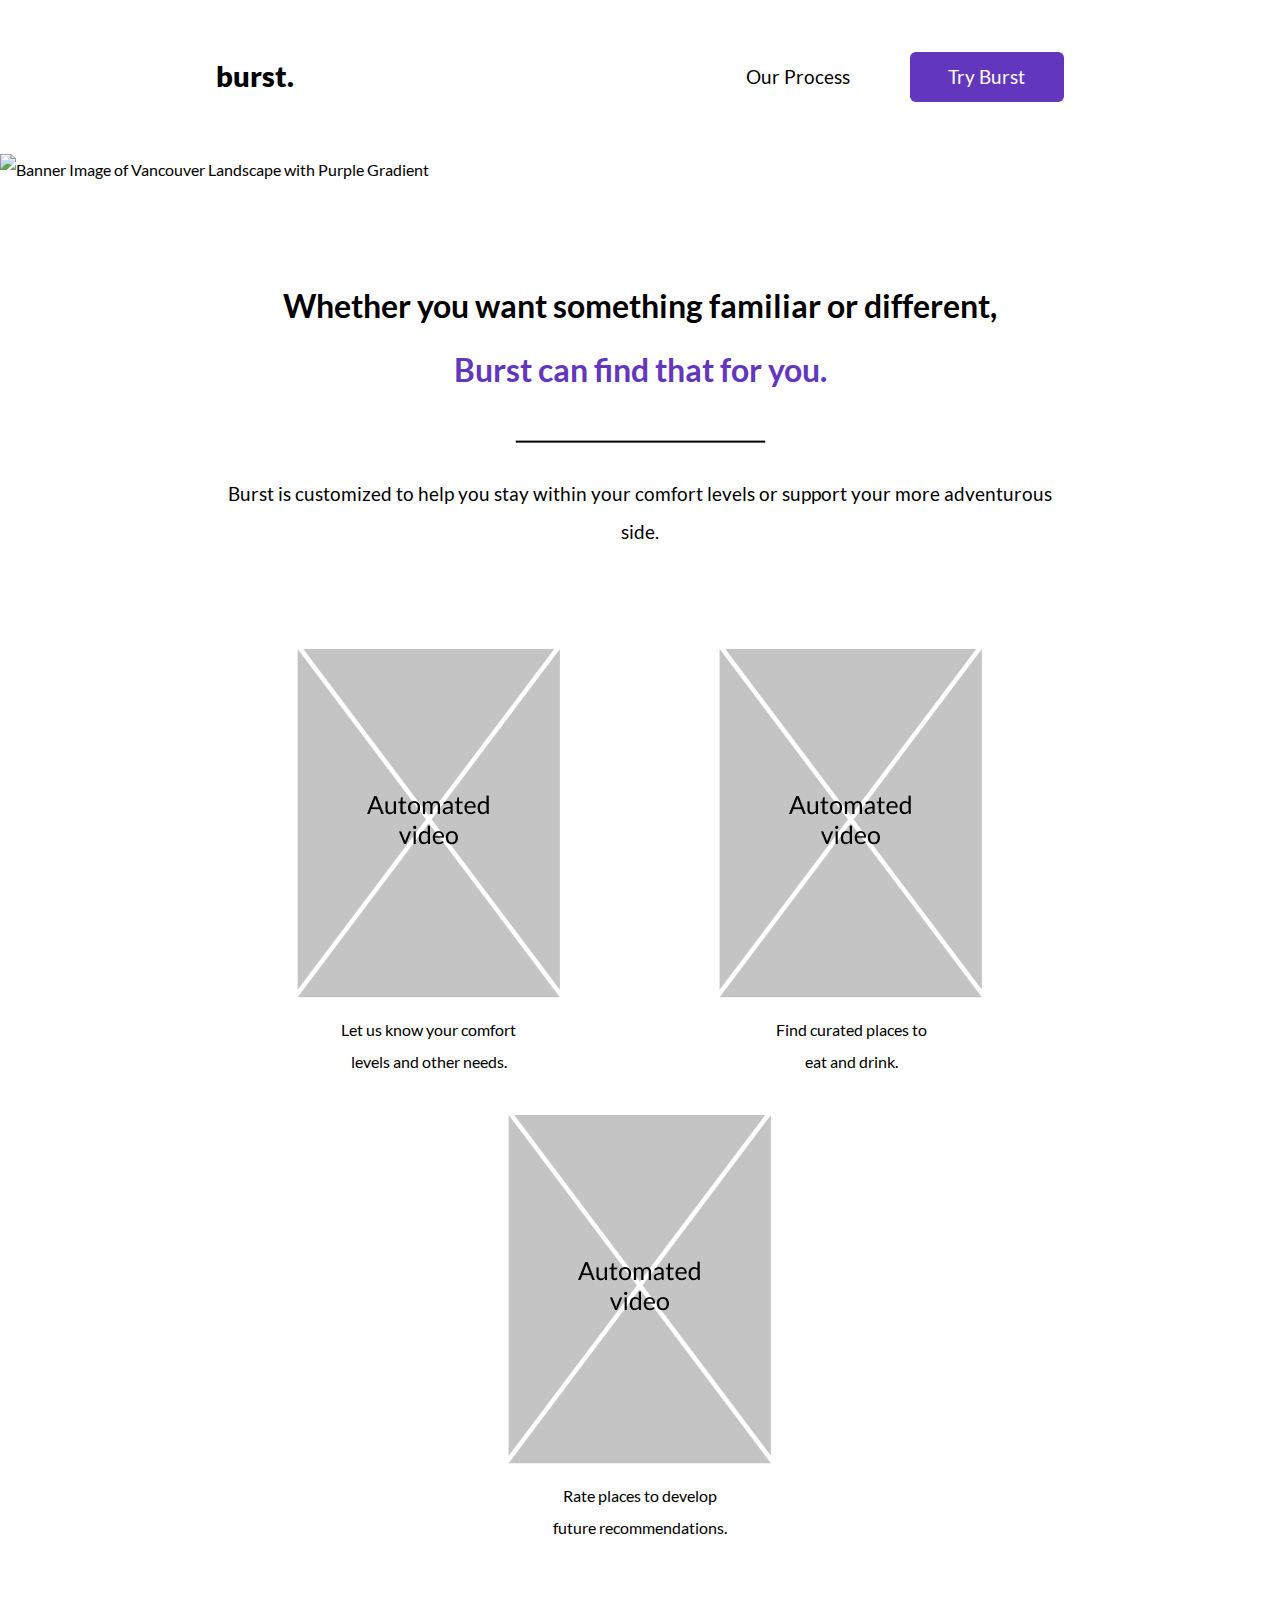
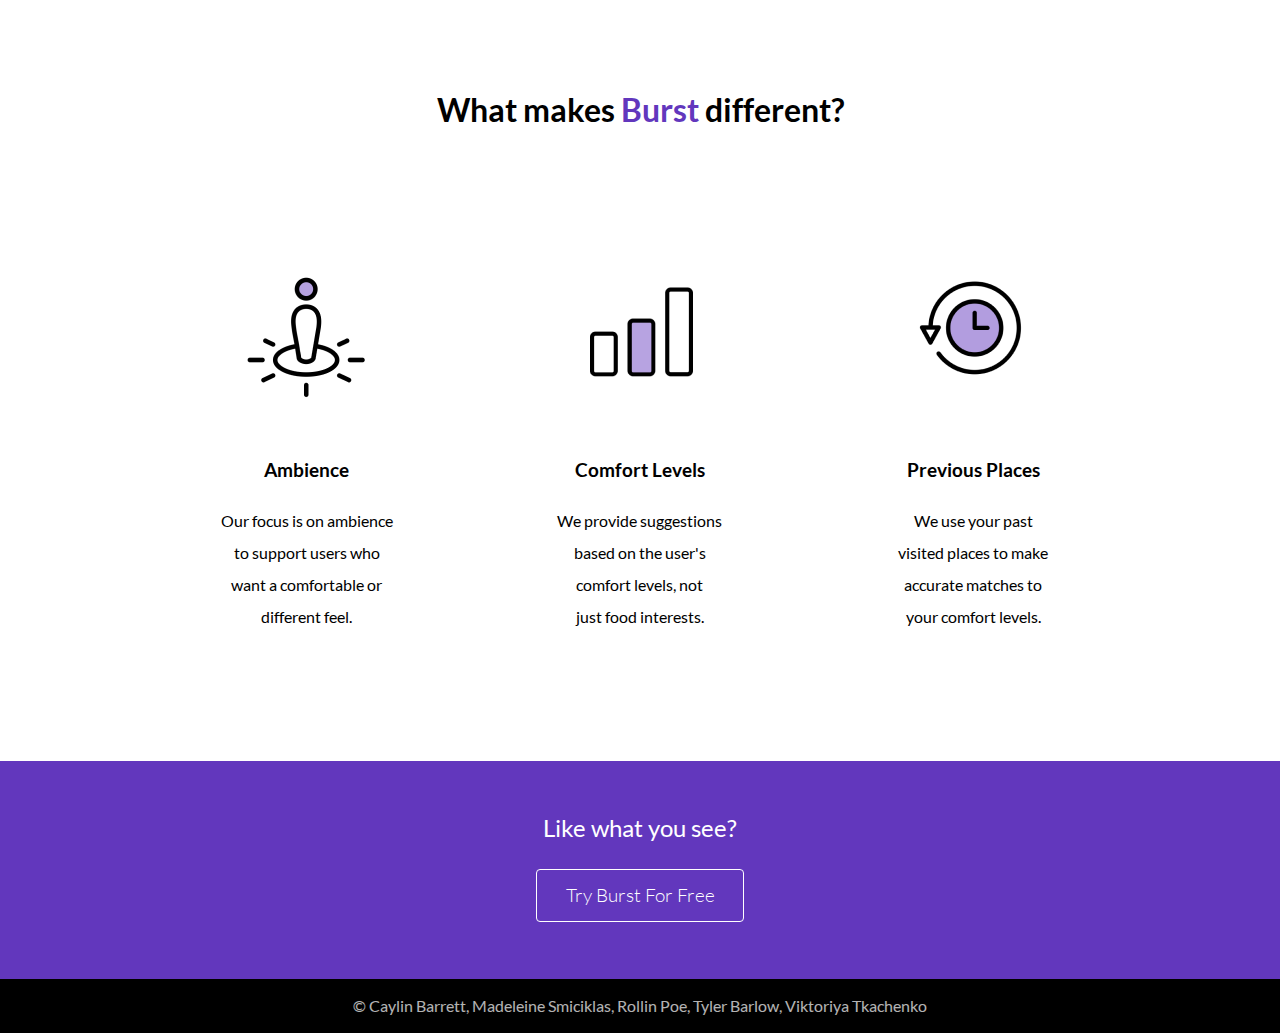
==== index.html @ 7b18cfc2 "Merge remote-tracking branch 'origin/master'" ====
<!DOCTYPE html>
<html lang="en" dir="ltr">

    <head>
        <meta charset="utf-8">
        <meta name="viewport" content="width=device-width, initial-scale=1">
        <title>burst</title>
        <link rel="stylesheet" href="normalize.css">
        <link href="main.css" rel="stylesheet">

    </head>

    <body>
		<header>
        <a href="index.html" class="nav-logo">burst.</a>
            <nav class="nav">
                <a href="process.html" class="nav-link">Our Process</a>
                <a href="tryburst.html" class="nav-button">Try Burst</a>
            </nav>
		</header>

      <img class="banner-img" src="img/banner-img.png" alt="Banner Image of Vancouver Landscape with Purple Gradient">

    <div class="index-container">

      <h1 class="banner-h1"> Whether you want something familiar or different,
      <span class="highlighted-text">Burst can find that for you. </span></h1>

      <img class="line-img" src="img/line.png" alt="Line to divide text">

      <p class="index-p">Burst is customized to help you stay within your comfort levels or support your more adventurous side.</p>


     <div class="three-grid">
         <div class="gif-with-text">
          <img class="gif" src="img/gif_placeholder.png" alt="Temporary Placeholder">
          <p class="gif-caption">Let us know your comfort
          levels and other needs.</p>
         </div>

         <div class="gif-with-text">
          <img class="gif" src="img/gif_placeholder.png" alt="Temporary Placeholder">
          <p class="gif-caption">Find curated places to
          eat and drink.</p>
         </div>

         <div class="gif-with-text">
          <img class="gif" src="img/gif_placeholder.png" alt="Temporary Placeholder">
          <p class="gif-caption">Rate places to develop
          future recommendations.</p>
         </div>
    </div>


      <h1 class="banner-h1-2"> What makes <span class="highlighted-text">Burst</span> different?</h1>

      </div>  <!-- end of container div -->

      <div class="three-grid">

        <div class="icon-with-text">
          <img class="icon-img" src="img/person.png" alt="Icon of Person with Circle Around">
          <p class="p-bold">Ambience</p>
          <p class="short-para">Our focus is on ambience
          to support users who
          want a comfortable or
          different feel.
        </p>
        </div>

        <div class="icon-with-text">
          <img class="icon-img" src="img/graph.png" alt="Icon of Graph">
          <p class="p-bold">Comfort Levels</p>
          <p class="short-para">We provide suggestions
          based on the user's
          comfort levels, not
          just food interests.
        </p>
        </div>

        <div class="icon-with-text">
          <img class="icon-img" src="img/clock.png" alt="Icon of Clock with Arrow Looping">
          <p class="p-bold">Previous Places</p>
          <p class="short-para">We use your past
          visited places to make
          accurate matches to
          your comfort levels.
        </p>
        </div> 

      </div>  <!-- end of 3 grid div --> 

    <footer>
      <div class="footer-1">
      <h2 class="footer-h2">Like what you see?</h2>
      <a class="footer-button" href="#">Try Burst For Free</a>
      </div>

      <div class="footer-2">
      <p class="names"> © Caylin Barrett, Madeleine Smiciklas, Rollin Poe, Tyler Barlow, Viktoriya Tkachenko</p>
      </div>
   </footer>
	</body>
</html>
---- main.css ----
*, *::after, *::before {
    box-sizing: border-box;
}

* {
  margin: 0;
  padding: 0;
  text-decoration: none;
}


/* ~~~ FONTS ~~~ */


@font-face {
  font-family: 'Lato';
  font-weight: 300; /* LIGHT */
  font-style: normal;
  src: url('../fonts/Lato-Light.ttf');
  src: url('../fonts/Lato-Light.ttf?#iefix') format('embedded-opentype');
}

@font-face {
  font-family: 'Lato';
  font-weight: 400; /* REGULAR */
  font-style: normal;
  src: url('../fonts/Lato-Regular.ttf');
  src: url('../fonts/Lato-Light.ttf?#iefix') format('embedded-opentype');
}

@font-face {
  font-family: 'Lato';
  font-weight: 700; /* BOLD */
  font-style: normal;
  src: url('../fonts/Lato-Bold.ttf');
  src: url('../fonts/Lato-Light.ttf?#iefix') format('embedded-opentype');
}

@font-face {
  font-family: 'Lato';
  font-weight: 900; /* BLACK */
  font-style: normal;
  src: url('../fonts/Lato-Black.ttf');
  src: url('../fonts/Lato-Light.ttf?#iefix') format('embedded-opentype');
}


/* ~~~ MAIN ~~~ */


body {
  font-family: "Lato", Arial, sans-serif;
  font-size: 1em;
  line-height: 2;
  min-height: 80vh;
}

p {
  font-size: 1.2em;
  white-space: pre-line;
}


/* ~~~ NAVIGATION ~~~ */


header {
  display: -webkit-box;
  display: -moz-box;
  display: -ms-flexbox;
  display: -webkit-flex;
  -webkit-flex-wrap: wrap;

  display: flex;
  justify-content: space-around;
  align-items: center;
  padding: 3em 0em;
  flex-wrap: wrap;
}

/* Our Process */
.nav-link {
  font-size: 1.2em;
  padding: .1em 1em;
  font-weight: 400;
  display: inline-block;
  text-decoration: none;
  color: black;
  position: relative;
}

/* Learned border bottom nav link: https://www.w3schools.com/howto/howto_css_navbar_border.asp */
.nav-link-2 {
  font-size: 1.2em;
  padding: .1em 1em;
  font-weight: 400;
  display: inline-block;
  text-decoration: none;
  color: black;
  position: relative;

  border-bottom: 3px solid #6237BD;
}

/* Try Burst */
.nav-button {
  font-size: 1.2em;
  padding: .3em 2em;
  font-weight: 400;
  display: inline-block;
  text-decoration: none;
  color: white;
  position: relative;
  background: #6237BD;
  border-radius: .3em;
  margin-left: 2em;
}

.nav-logo {
  font-size: 1.8em;
  font-weight: 900;
  text-decoration: none;
  color: black;
}

.nav-button:hover {
  opacity: 70%;
  transition: .3s;
}

.nav-link:hover {
  opacity: 60%;
  transition: .3s;
}

.nav-logo:hover {
  opacity: 60%;
  transition: .3s;
}


/* ~~~ LANDING PAGE CONTENT ~~~ */

.index-container{
  display: -webkit-box;
  display: -moz-box;
  display: -ms-flexbox;
  display: -webkit-flex;
  -webkit-flex-wrap: wrap;
  display: flex;

  justify-content: center;
  align-items: center;

  padding: 1.2em 17%;
  flex-wrap: wrap;
  text-align: center;
}

.three-grid {

  width: 100%;
  max-width: 1000px;
  margin-left: auto;
  margin-right: auto;

  display: -webkit-box;
  display: -moz-box;
  display: -ms-flexbox;
  display: -webkit-flex;
  display: flex;
  -webkit-flex-wrap: wrap;
  flex-wrap: wrap;

  justify-content: space-around;

}

.icon-with-text {

  position: relative;
  padding: 4em;


  display: -webkit-box;
  display: -moz-box;
  display: -ms-flexbox;
  display: -webkit-flex;
  -webkit-flex-wrap: wrap;
  flex-wrap: wrap;

  flex-direction: column;

  justify-content: space-between;
} 

.banner-img {
  max-width: 100%;
  height: auto;
  padding-bottom: 3em;
}

.line-img{
  padding-top: 1em;
  padding-bottom: 2em;
}

.index-p {
  padding-bottom: 4em;
}

.highlighted-text{ 
  color: #6237BD;
 }

.banner-h1{
  white-space: pre-line;
  display: block;
}

.banner-h1-2 {
  white-space: pre-line;
  display: block;
  padding-top: 3em;
}

.grey-p {
  color: #636363;
}

.icon-img {
  width: 100%;
  position: relative;

}

.p-bold{
  font-weight: 700;
  text-align: center;
  display: block;
  padding-top: 1em;
}

.short-para {
  font-size: 1em;
  white-space: pre-line;
  text-align: center;
  padding-top: 1em;
}

.gif-with-text {
  position: relative;
  padding: 1em;


  display: -webkit-box;
  display: -moz-box;
  display: -ms-flexbox;
  display: -webkit-flex;
  -webkit-flex-wrap: wrap;
  flex-wrap: wrap;
  
  flex-direction: column;

  justify-content: space-between;
}

.gif {
	
}

.gif-caption{
  font-size: 1em;
  white-space: pre-line;
  text-align: center;
  padding-top: 1em;
}

/* ~~~ FOOTER ~~~ */

.footer-1 {
  display: -webkit-box;
  display: -moz-box;
  display: -ms-flexbox;
  display: -webkit-flex;
  -webkit-flex-wrap: wrap;
  display: block;
  justify-content: space-between;
  padding: 1.2em 10%;
  flex-wrap: wrap;
  -webkit-flex-wrap: wrap;
  text-align: center;
  background-color: #6237BD;
  padding-bottom: 4em;
  margin-top: 4em;
}

.footer-2 {
  display: -webkit-box;
  display: -moz-box;
  display: -ms-flexbox;
  display: -webkit-flex;
  -webkit-flex-wrap: wrap;
  display: block;
  justify-content: space-between;
  padding: 1.2em 10%;
  flex-wrap: wrap;
  -webkit-flex-wrap: wrap;
  text-align: center;
  background-color: black;
}

.footer-h2{
  color: white;
  font-weight: 400;
  padding-bottom: 1em;
  padding-top: 1em;
}

.footer-button{
  font-weight: 300;
  font-size: 1.2em;
  color: white;
  padding: .7em 1.5em;
  text-decoration: none;
  border-radius: 4px;
  border: 1px solid white;
}

.footer-button:hover {
  background-color: #7649d6;
  transition: .3s;
}

.names{
  line-height: 1;
  font-size: 1em;
  color: white;
  opacity: 70%;
}


/* ~~~ LANDING PAGE CONTENT for PROCESS ~~~ */
.process-container{
  display: -webkit-box;
  display: -moz-box;
  display: -ms-flexbox;
  display: -webkit-flex;
  -webkit-flex-wrap: wrap;
  display: flex;

  justify-content: left;
  align-items: center;

  padding: 1.2em 15%;
  flex-wrap: wrap;
  text-align: left;
}

#banner-p{
  font-size: 3em;
}

.highlighted-text-grey{
  color: grey;
}


.two-columns {
  max-width: 80%;
  margin-left: auto;
  margin-right: auto;

  display: -webkit-box;
  display: -moz-box;
  display: -ms-flexbox;
  display: -webkit-flex;
  display: flex;
  -webkit-flex-wrap: wrap;
  flex-wrap: wrap;

  justify-content: space-around;

}


.title-with-para{


padding-left: 2em;
  position: relative;

  display: -webkit-box;
  display: -moz-box;
  display: -ms-flexbox;
  display: -webkit-flex;
  -webkit-flex-wrap: wrap;
  flex-wrap: wrap;

  flex-direction: column;




}

.p-bold-purple{

  color: #6237BD;
  font-weight: 700;
  text-align: left;
  display: block;
  padding-top: 1em;
}

.short-para-citation{

  white-space: pre-line;
  text-align: left;
  padding-top: 1em;
}
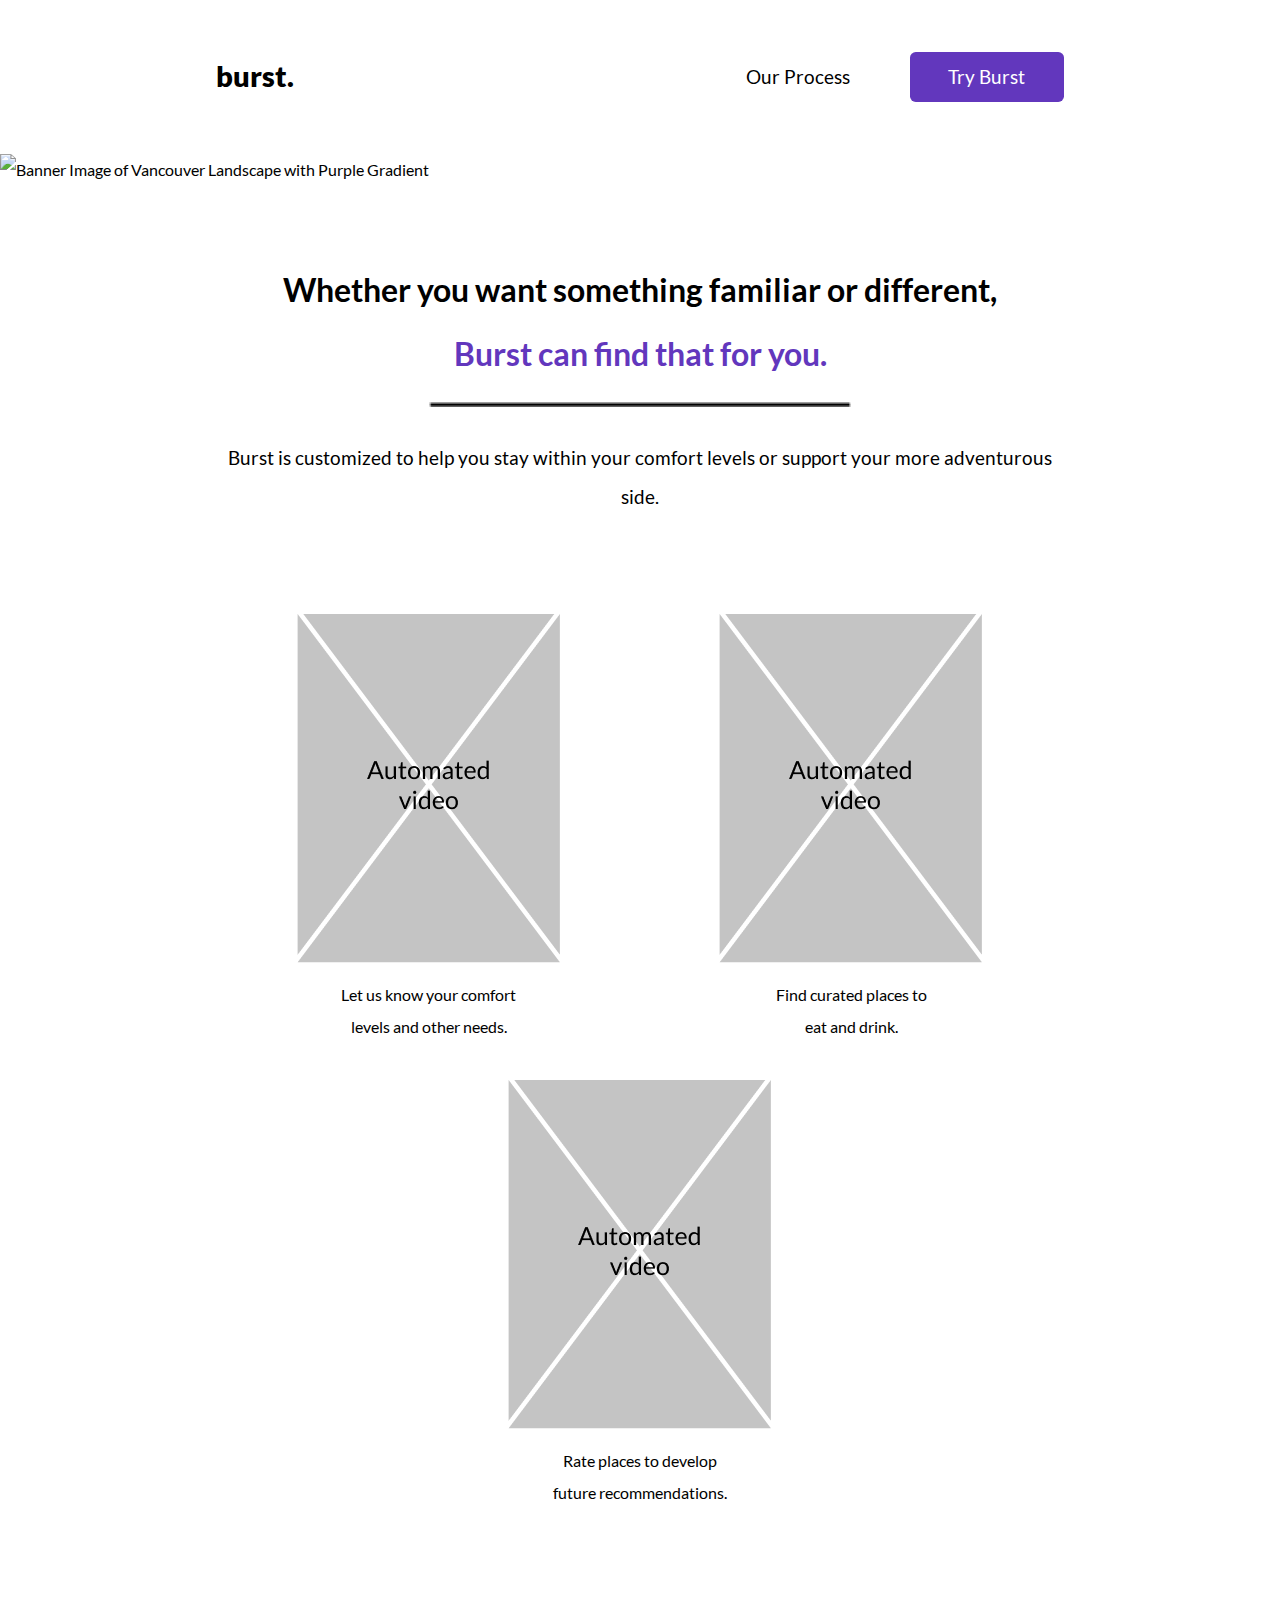
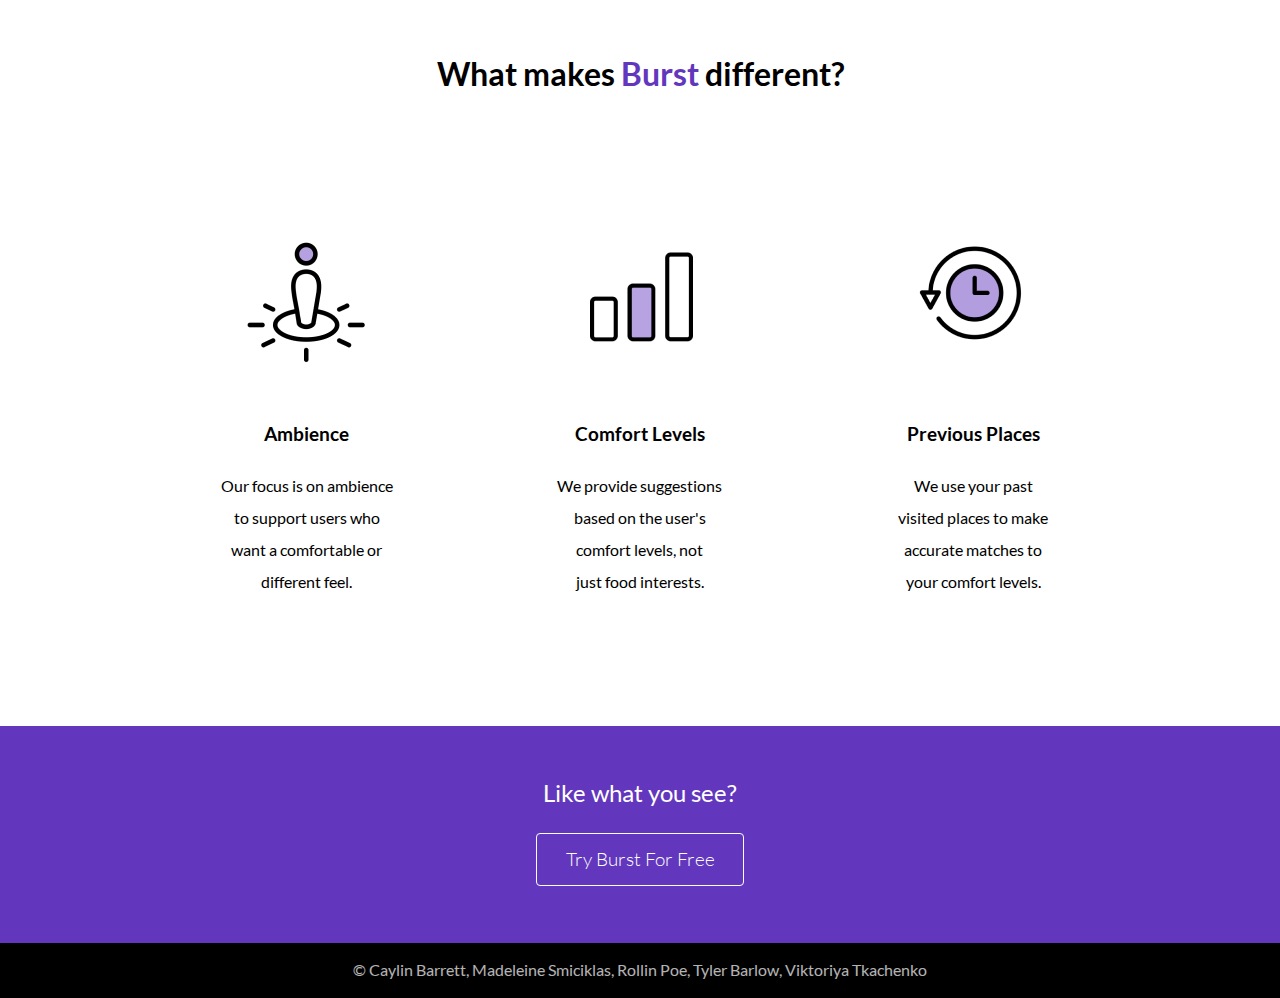
==== commit be34b4c9: "Added text and image over hero" ====
--- a/index.html
+++ b/index.html
@@ -18,17 +18,23 @@
                 <a href="tryburst.html" class="nav-button">Try Burst</a>
             </nav>
 		</header>
-
-      <img class="banner-img" src="img/banner-img.png" alt="Banner Image of Vancouver Landscape with Purple Gradient">
+        <div class="hero-container">
+            <img class="banner-img" src="img/banner-img.png" alt="Banner Image of Vancouver Landscape with Purple Gradient">
+            <div class="hero-content">
+                <h1>Expand your bubble, or stay within it. Do it with burst.</h1>
+                <img src="img/screen_placeholder.png" alt="Image of the app home screen">
+            </div>
+        </div>
 
     <div class="index-container">
+        <div class="burst-description">
+            <h1 class="banner-h1"> Whether you want something familiar or different,
+            <span class="highlighted-text">Burst can find that for you. </span></h1>
 
-      <h1 class="banner-h1"> Whether you want something familiar or different,
-      <span class="highlighted-text">Burst can find that for you. </span></h1>
+            <img class="line-img" src="img/line.png" alt="Line to divide text">
 
-      <img class="line-img" src="img/line.png" alt="Line to divide text">
-
-      <p class="index-p">Burst is customized to help you stay within your comfort levels or support your more adventurous side.</p>
+            <p class="index-p">Burst is customized to help you stay within your comfort levels or support your more adventurous side.</p>
+        </div>
 
 
      <div class="three-grid">
--- a/main.css
+++ b/main.css
@@ -194,15 +194,56 @@
   justify-content: space-between;
 } 
 
+.hero-container {
+    position: relative;
+    height: auto;
+    padding-bottom: 0;
+    
+    overflow-y: hidden;
+}
+
+.hero-content {
+    position: absolute;
+    left: 0px;
+    top: 0px;
+    width: 100%;
+    height: auto;
+    padding: 6rem 12%;
+    
+    display: flex;
+    justify-content: space-around;
+    
+    overflow-y: hidden;
+}
+
+.hero-content h1 {
+    color: white;
+    font-size: 3rem;
+    line-height: 4rem;
+    width: 40%;
+}
+
+.hero-content img {
+    padding-top: 2rem;
+}
+
 .banner-img {
   max-width: 100%;
   height: auto;
-  padding-bottom: 3em;
+/*  padding-bottom: 3em;*/
+}
+
+.burst-description {
+    display: flex;
+    flex-direction: column;
+    justify-content: center;
+    align-items: center;
 }
 
 .line-img{
-  padding-top: 1em;
-  padding-bottom: 2em;
+    width:50%;
+    padding-top: 1em;
+    padding-bottom: 2em;
 }
 
 .index-p {
@@ -216,6 +257,8 @@
 .banner-h1{
   white-space: pre-line;
   display: block;
+  padding-top: 2rem;
+  margin-bottom: 0;
 }
 
 .banner-h1-2 {
@@ -367,7 +410,7 @@
 
 
 .two-columns {
-  max-width: 80%;
+  max-width: 85%;
   margin-left: auto;
   margin-right: auto;
 
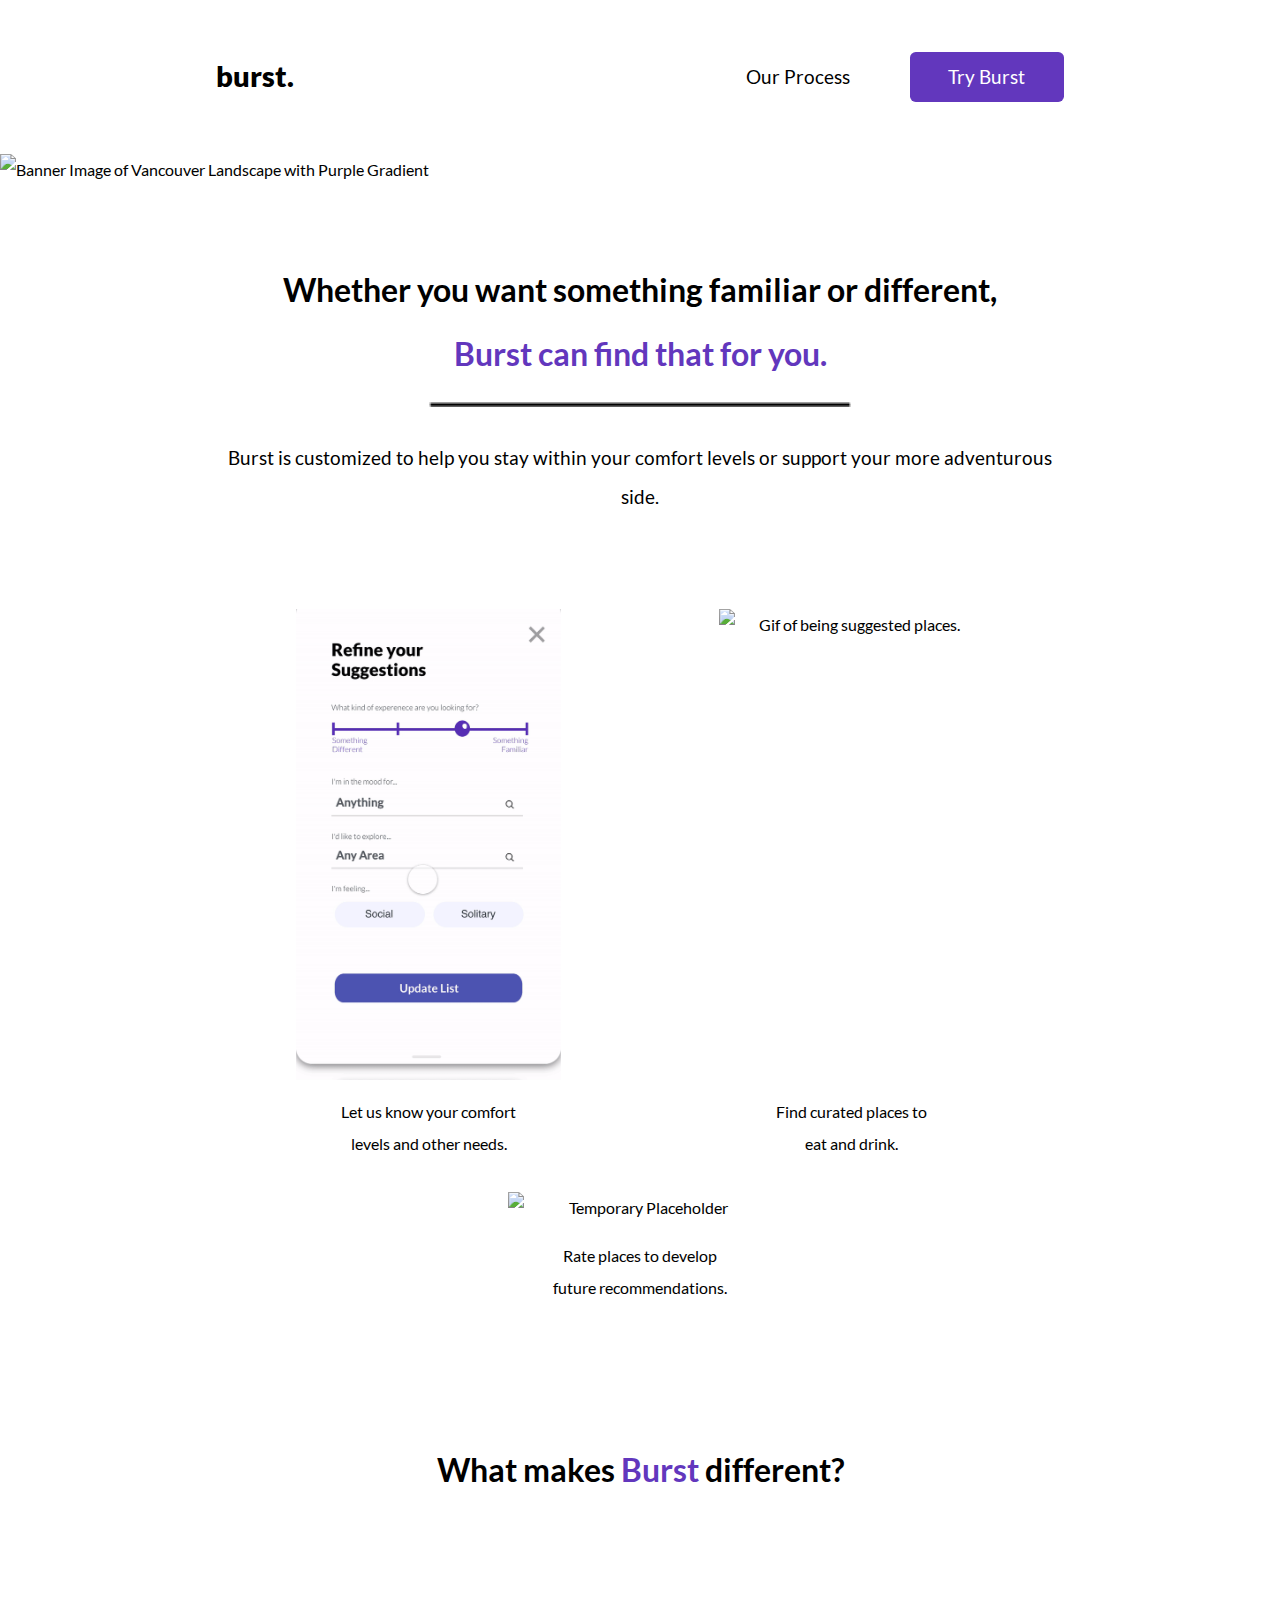
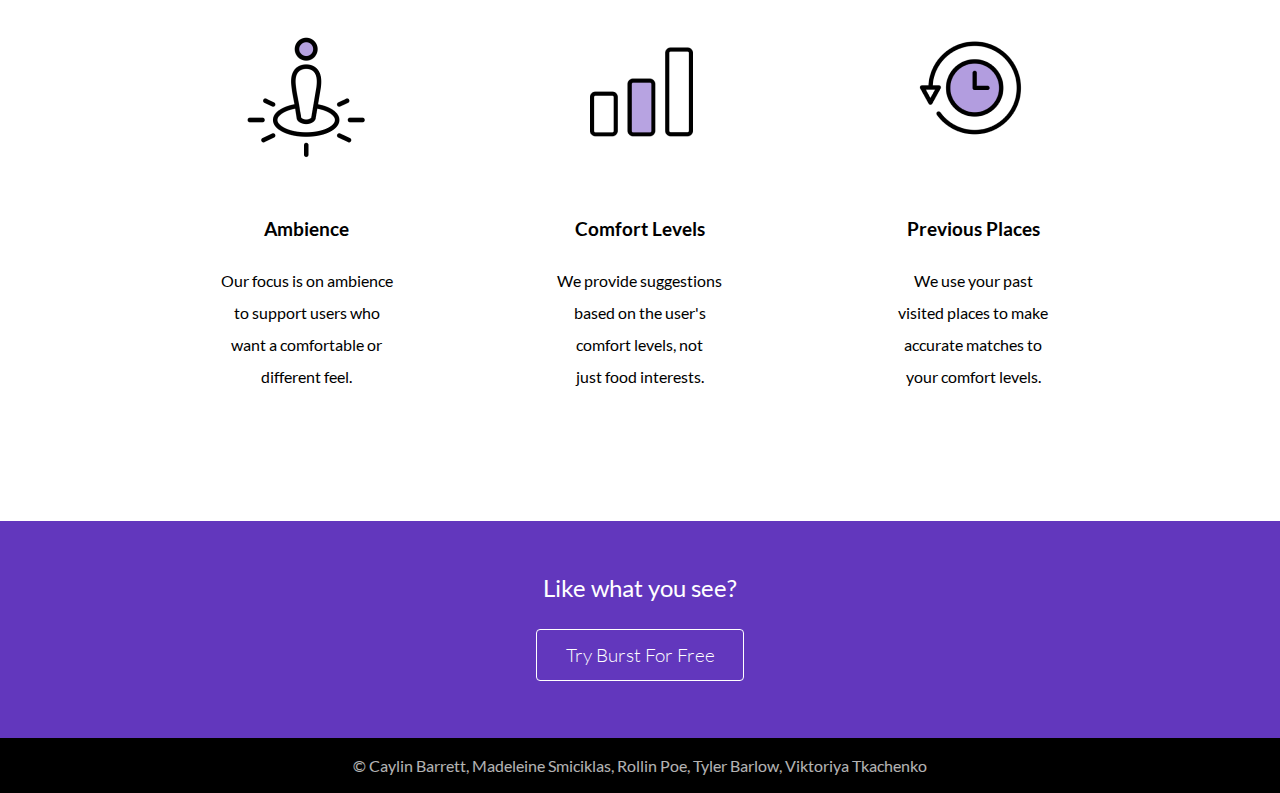
==== commit 04bbc618: "Adding Images/Gifs to home page" ====
--- a/index.html
+++ b/index.html
@@ -22,7 +22,7 @@
             <img class="banner-img" src="img/banner-img.png" alt="Banner Image of Vancouver Landscape with Purple Gradient">
             <div class="hero-content">
                 <h1>Expand your bubble, or stay within it. Do it with burst.</h1>
-                <img src="img/screen_placeholder.png" alt="Image of the app home screen">
+                <img src="img/home_mockup.png" width="500" alt="Image of the app home screen">
             </div>
         </div>
 
@@ -39,19 +39,19 @@
 
      <div class="three-grid">
          <div class="gif-with-text">
-          <img class="gif" src="img/gif_placeholder.png" alt="Temporary Placeholder">
+          <img class="gif" width="265" src="img/gifs/home_letUsKnow.gif" alt="Gif of searching for a place.">
           <p class="gif-caption">Let us know your comfort
           levels and other needs.</p>
          </div>
 
          <div class="gif-with-text">
-          <img class="gif" src="img/gif_placeholder.png" alt="Temporary Placeholder">
+          <img class="gif" width="265" src="img/gifs/home_suggestions.gif" alt="Gif of being suggested places.">
           <p class="gif-caption">Find curated places to
           eat and drink.</p>
          </div>
 
          <div class="gif-with-text">
-          <img class="gif" src="img/gif_placeholder.png" alt="Temporary Placeholder">
+          <img class="gif" width="265" src="img/gifs/home_rate.gif" alt="Temporary Placeholder">
           <p class="gif-caption">Rate places to develop
           future recommendations.</p>
          </div>
--- a/main.css
+++ b/main.css
@@ -216,6 +216,10 @@
     overflow-y: hidden;
 }
 
+.hero-content img {
+    width: 35%;
+}
+
 .hero-content h1 {
     color: white;
     font-size: 3rem;
@@ -400,9 +404,44 @@
   text-align: left;
 }
 
-#banner-p{
-  font-size: 3em;
-}
+.process-banner{
+width: 650.62px;
+height: 132px;
+left: 158.65px;
+top: 366.47px;
+
+font-family: Lato-black.ttf;
+font-style: normal;
+font-weight: bold;
+font-size: 30px;
+line-height: 66px;
+
+color: #000000;
+}
+
+.reaserch{
+width: 1068.07px;
+height: 168.73px;
+left: 158.65px;
+top: 700.11px;
+}
+
+#reaserch-body{
+  font-family: Lato-regular.ttf;
+font-style: normal;
+font-weight: normal;
+font-size: 20px;
+line-height: 24px;
+}
+
+#mockup-header{
+width: 273px;
+height: 520px;
+left: 500px;
+top: 180px;
+}
+/* ~~~ Process End ~~~ */
+
 
 .highlighted-text-grey{
   color: grey;
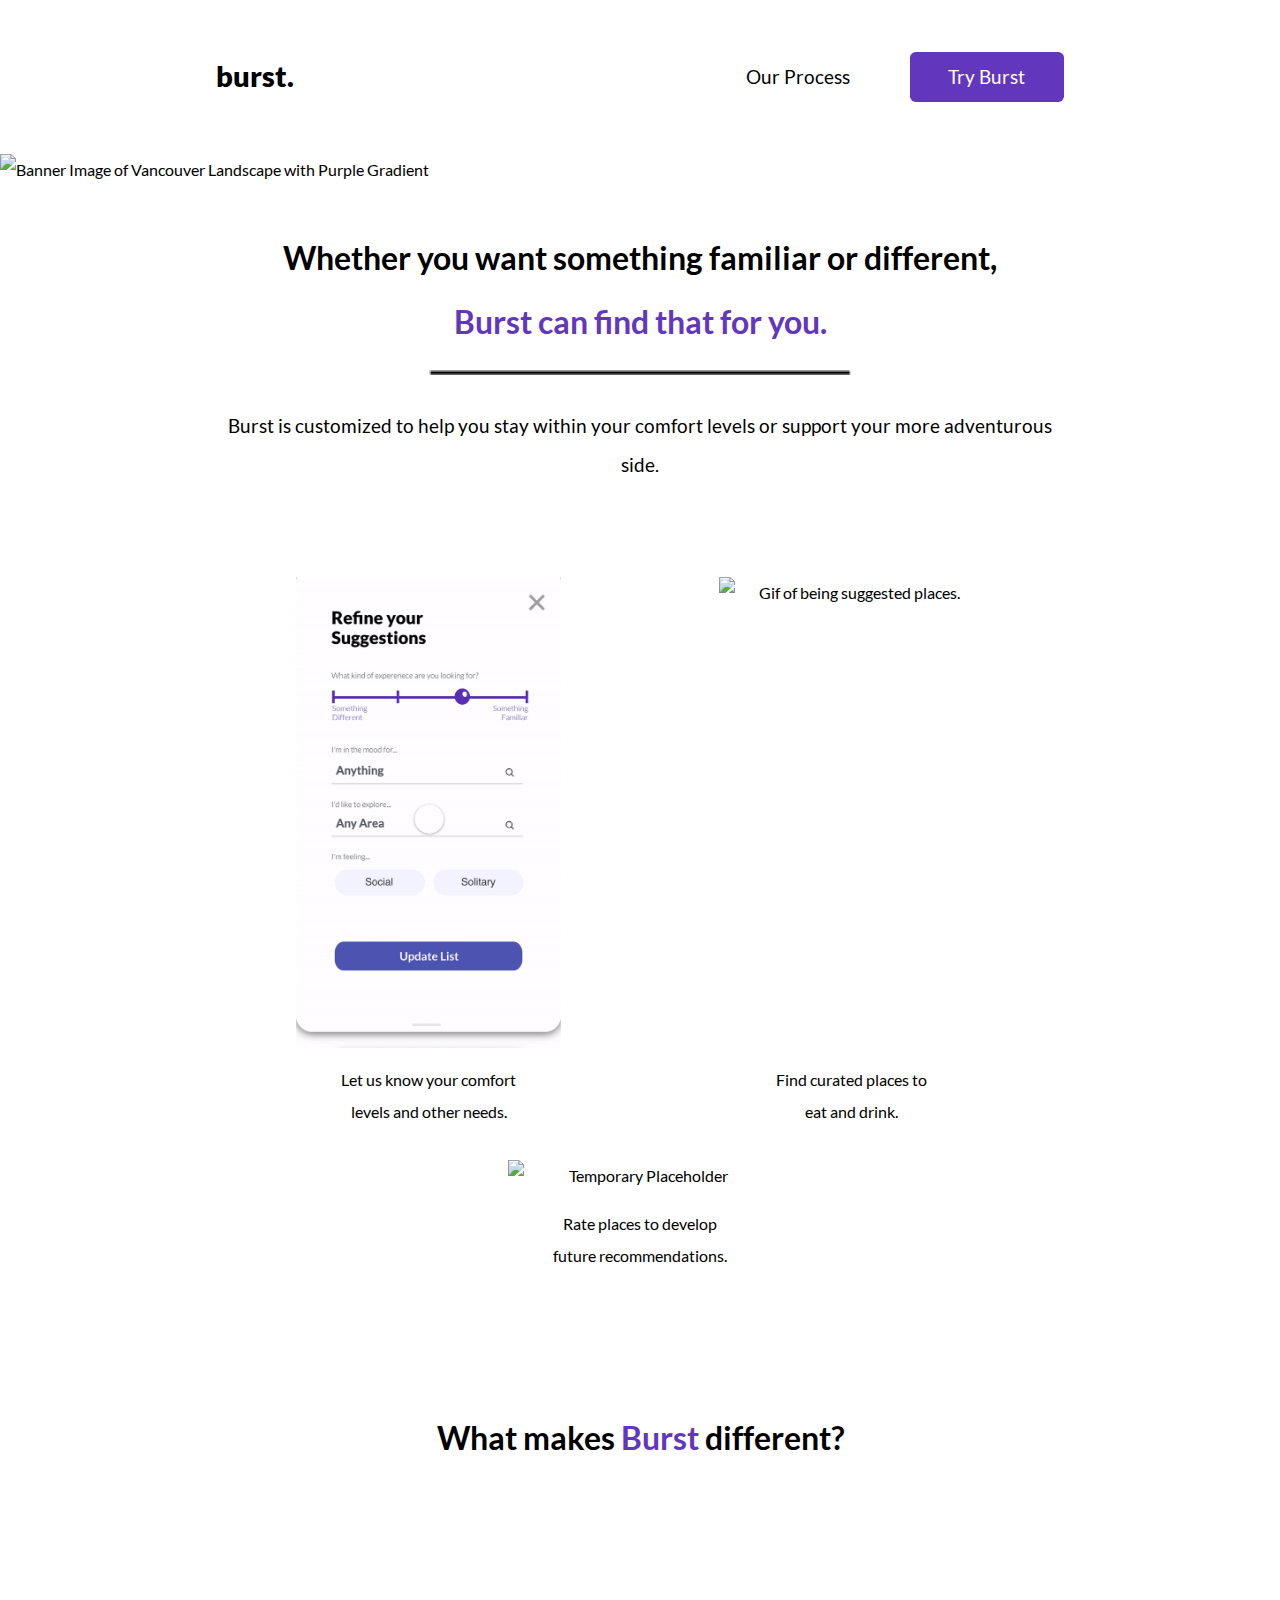
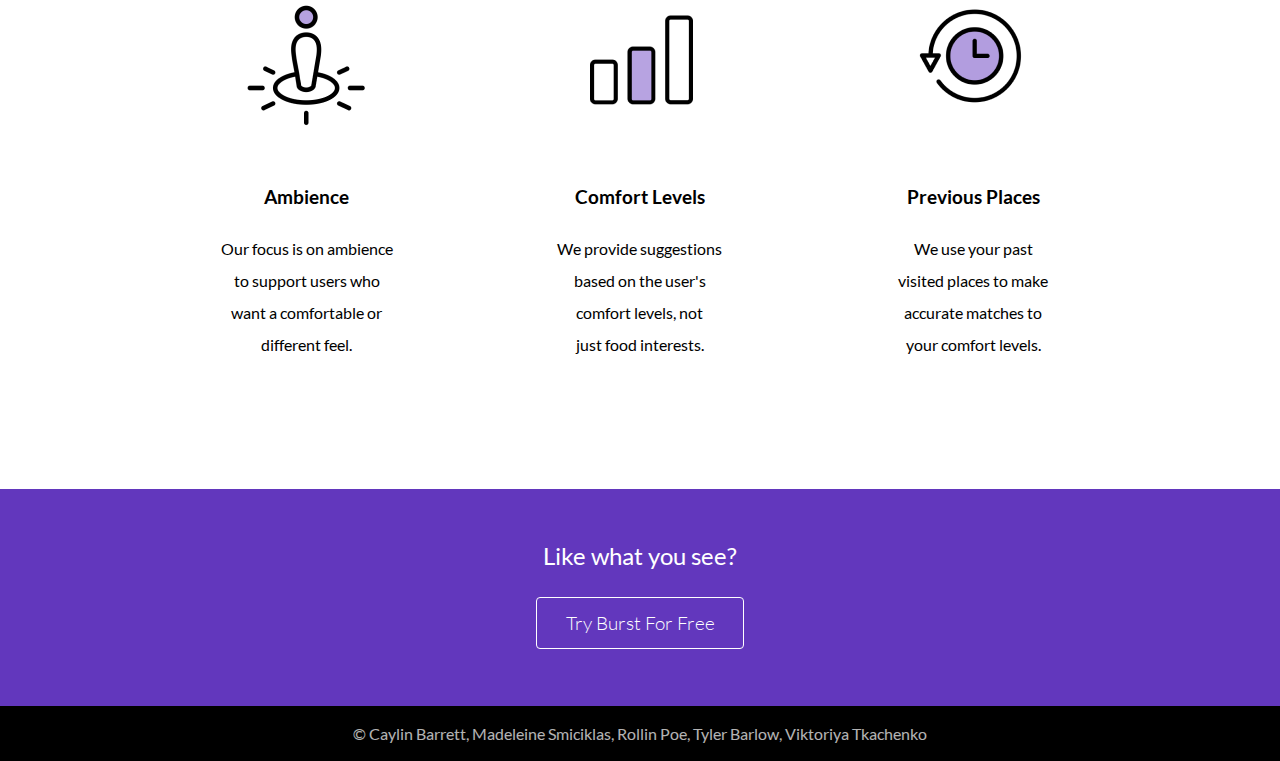
==== commit 3fb6d80f: "Responsive images&break points on process page" ====
--- a/index.html
+++ b/index.html
@@ -22,7 +22,7 @@
             <img class="banner-img" src="img/banner-img.png" alt="Banner Image of Vancouver Landscape with Purple Gradient">
             <div class="hero-content">
                 <h1>Expand your bubble, or stay within it. Do it with burst.</h1>
-                <img src="img/home_mockup.png" width="500" alt="Image of the app home screen">
+                <img src="img/home_mockup.png" alt="Image of the app home screen">
             </div>
         </div>
 
--- a/main.css
+++ b/main.css
@@ -1,503 +1,532 @@
-  *, *::after, *::before {
-    box-sizing: border-box;
+  *,
+  *::after,
+  *::before {
+      box-sizing: border-box;
+  }
+
+  * {
+      margin: 0;
+      padding: 0;
+      text-decoration: none;
+  }
+
+
+  /* ~~~ FONTS ~~~ */
+
+
+  @font-face {
+      font-family: 'Lato';
+      font-weight: 300;
+      /* LIGHT */
+      font-style: normal;
+      src: url('../fonts/Lato-Light.ttf');
+      src: url('../fonts/Lato-Light.ttf?#iefix') format('embedded-opentype');
+  }
+
+  @font-face {
+      font-family: 'Lato';
+      font-weight: 400;
+      /* REGULAR */
+      font-style: normal;
+      src: url('../fonts/Lato-Regular.ttf');
+      src: url('../fonts/Lato-Light.ttf?#iefix') format('embedded-opentype');
+  }
+
+  @font-face {
+      font-family: 'Lato';
+      font-weight: 700;
+      /* BOLD */
+      font-style: normal;
+      src: url('../fonts/Lato-Bold.ttf');
+      src: url('../fonts/Lato-Light.ttf?#iefix') format('embedded-opentype');
+  }
+
+  @font-face {
+      font-family: 'Lato';
+      font-weight: 900;
+      /* BLACK */
+      font-style: normal;
+      src: url('../fonts/Lato-Black.ttf');
+      src: url('../fonts/Lato-Light.ttf?#iefix') format('embedded-opentype');
+  }
+
+
+  /* ~~~ MAIN ~~~ */
+
+
+  body {
+      font-family: "Lato", Arial, sans-serif;
+      font-size: 1em;
+      line-height: 2;
+      min-height: 80vh;
+  }
+
+  p {
+      font-size: 1.2em;
+      white-space: pre-line;
+  }
+
+
+  /* ~~~ NAVIGATION ~~~ */
+
+
+  header {
+      display: -webkit-box;
+      display: -moz-box;
+      display: -ms-flexbox;
+      display: -webkit-flex;
+      -webkit-flex-wrap: wrap;
+
+      display: flex;
+      justify-content: space-around;
+      align-items: center;
+      padding: 3em 0em;
+      flex-wrap: wrap;
+  }
+
+  /* Our Process */
+  .nav-link {
+      font-size: 1.2em;
+      padding: .1em 1em;
+      font-weight: 400;
+      display: inline-block;
+      text-decoration: none;
+      color: black;
+      position: relative;
+  }
+
+  /* Learned border bottom nav link: https://www.w3schools.com/howto/howto_css_navbar_border.asp */
+  .nav-link-2 {
+      font-size: 1.2em;
+      padding: .1em 1em;
+      font-weight: 400;
+      display: inline-block;
+      text-decoration: none;
+      color: black;
+      position: relative;
+
+      border-bottom: 3px solid #6237BD;
+  }
+
+  /* Try Burst */
+  .nav-button {
+      font-size: 1.2em;
+      padding: .3em 2em;
+      font-weight: 400;
+      display: inline-block;
+      text-decoration: none;
+      color: white;
+      position: relative;
+      background: #6237BD;
+      border-radius: .3em;
+      margin-left: 2em;
+  }
+
+  .nav-logo {
+      font-size: 1.8em;
+      font-weight: 900;
+      text-decoration: none;
+      color: black;
+  }
+
+  .nav-button:hover {
+      opacity: 70%;
+      transition: .3s;
+  }
+
+  .nav-link:hover {
+      opacity: 60%;
+      transition: .3s;
+  }
+
+  .nav-logo:hover {
+      opacity: 60%;
+      transition: .3s;
+  }
+
+
+  /* ~~~ LANDING PAGE CONTENT ~~~ */
+
+  .index-container {
+      display: -webkit-box;
+      display: -moz-box;
+      display: -ms-flexbox;
+      display: -webkit-flex;
+      -webkit-flex-wrap: wrap;
+      display: flex;
+
+      justify-content: center;
+      align-items: center;
+
+      padding: 1.2em 17%;
+      flex-wrap: wrap;
+      text-align: center;
+  }
+
+  .three-grid {
+
+      width: 100%;
+      max-width: 1000px;
+      margin-left: auto;
+      margin-right: auto;
+
+      display: -webkit-box;
+      display: -moz-box;
+      display: -ms-flexbox;
+      display: -webkit-flex;
+      display: flex;
+      -webkit-flex-wrap: wrap;
+      flex-wrap: wrap;
+
+      justify-content: space-around;
+
+  }
+
+  .icon-with-text {
+
+      position: relative;
+      padding: 4em;
+
+
+      display: -webkit-box;
+      display: -moz-box;
+      display: -ms-flexbox;
+      display: -webkit-flex;
+      -webkit-flex-wrap: wrap;
+      flex-wrap: wrap;
+
+      flex-direction: column;
+
+      justify-content: space-between;
+  }
+
+  .hero-container {
+      position: relative;
+      height: auto;
+      padding-bottom: 0;
+
+      overflow-y: hidden;
+  }
+
+  .hero-content {
+      position: absolute;
+      left: 0px;
+      top: 0px;
+      width: 100%;
+      height: auto;
+      padding: 6rem 14%;
+
+      display: flex;
+      justify-content: space-around;
+
+      overflow-y: hidden;
+  }
+
+  .hero-content img {
+      width: 35%;
+      height: auto;
+  }
+
+  .hero-content h1 {
+      color: white;
+      font-size: 3rem;
+      line-height: 4rem;
+      width: 40%;
+  }
+
+  .hero-content img {
+      padding-top: 2rem;
+  }
+
+  .banner-img {
+      max-width: 100%;
+      height: auto;
+      /*  padding-bottom: 3em;*/
+  }
+
+  .burst-description {
+      display: flex;
+      flex-direction: column;
+      justify-content: center;
+      align-items: center;
+  }
+
+  .line-img {
+      width: 50%;
+      padding-top: 1em;
+      padding-bottom: 2em;
+  }
+
+  .index-p {
+      padding-bottom: 4em;
+  }
+
+  .highlighted-text {
+      color: #6237BD;
+  }
+
+  .banner-h1 {
+      white-space: pre-line;
+      display: block;
+      padding-top: 0;
+      margin-bottom: 0;
+  }
+
+  .banner-h1-2 {
+      white-space: pre-line;
+      display: block;
+      padding-top: 3em;
+  }
+
+  .grey-p {
+      color: #636363;
+  }
+
+  .icon-img {
+      width: 100%;
+      position: relative;
+
+  }
+
+  .p-bold {
+      font-weight: 700;
+      text-align: center;
+      display: block;
+      padding-top: 1em;
+  }
+
+  .short-para {
+      font-size: 1em;
+      white-space: pre-line;
+      text-align: center;
+      padding-top: 1em;
+  }
+
+  .gif-with-text {
+      position: relative;
+      padding: 1em;
+
+
+      display: -webkit-box;
+      display: -moz-box;
+      display: -ms-flexbox;
+      display: -webkit-flex;
+      -webkit-flex-wrap: wrap;
+      flex-wrap: wrap;
+
+      flex-direction: column;
+
+      justify-content: space-between;
+  }
+
+  .gif {}
+
+  .gif-caption {
+      font-size: 1em;
+      white-space: pre-line;
+      text-align: center;
+      padding-top: 1em;
+  }
+
+  /* ~~~ FOOTER ~~~ */
+
+  .footer-1 {
+      display: -webkit-box;
+      display: -moz-box;
+      display: -ms-flexbox;
+      display: -webkit-flex;
+      -webkit-flex-wrap: wrap;
+      display: block;
+      justify-content: space-between;
+      padding: 1.2em 10%;
+      flex-wrap: wrap;
+      -webkit-flex-wrap: wrap;
+      text-align: center;
+      background-color: #6237BD;
+      padding-bottom: 4em;
+      margin-top: 4em;
+  }
+
+  .footer-2 {
+      display: -webkit-box;
+      display: -moz-box;
+      display: -ms-flexbox;
+      display: -webkit-flex;
+      -webkit-flex-wrap: wrap;
+      display: block;
+      justify-content: space-between;
+      padding: 1.2em 10%;
+      flex-wrap: wrap;
+      -webkit-flex-wrap: wrap;
+      text-align: center;
+      background-color: black;
+  }
+
+  .footer-h2 {
+      color: white;
+      font-weight: 400;
+      padding-bottom: 1em;
+      padding-top: 1em;
+  }
+
+  .footer-button {
+      font-weight: 300;
+      font-size: 1.2em;
+      color: white;
+      padding: .7em 1.5em;
+      text-decoration: none;
+      border-radius: 4px;
+      border: 1px solid white;
+  }
+
+  .footer-button:hover {
+      background-color: #7649d6;
+      transition: .3s;
+  }
+
+  .names {
+      line-height: 1;
+      font-size: 1em;
+      color: white;
+      opacity: 70%;
+  }
+
+
+  /* ~~~ LANDING PAGE CONTENT for PROCESS ~~~ */
+  .process-container {
+      display: -webkit-box;
+      display: -moz-box;
+      display: -ms-flexbox;
+      display: -webkit-flex;
+      -webkit-flex-wrap: wrap;
+      display: flex;
+
+      justify-content: left;
+      align-items: center;
+
+      padding: 1.2em 18%;
+      flex-wrap: wrap;
+      text-align: left;
+  }
+
+.process-container .fullwidth-img {
+    width:100%;
 }
 
-* {
-  margin: 0;
-  padding: 0;
-  text-decoration: none;
+  .process-banner {
+
+      width: 100%;
+      margin: 0 auto;
+
+      display: flex;
+      justify-content: space-between;
+      align-items: center;
+
+      font-family: Lato-black.ttf;
+      font-style: normal;
+      font-weight: bold;
+      font-size: 30px;
+      line-height: 66px;
+
+      color: #000000;
+  }
+
+.process-banner .banner-h1 {
+    margin-top: 0;
 }
 
-
-/* ~~~ FONTS ~~~ */
-
-
-@font-face {
-  font-family: 'Lato';
-  font-weight: 300; /* LIGHT */
-  font-style: normal;
-  src: url('../fonts/Lato-Light.ttf');
-  src: url('../fonts/Lato-Light.ttf?#iefix') format('embedded-opentype');
-}
-
-@font-face {
-  font-family: 'Lato';
-  font-weight: 400; /* REGULAR */
-  font-style: normal;
-  src: url('../fonts/Lato-Regular.ttf');
-  src: url('../fonts/Lato-Light.ttf?#iefix') format('embedded-opentype');
-}
-
-@font-face {
-  font-family: 'Lato';
-  font-weight: 700; /* BOLD */
-  font-style: normal;
-  src: url('../fonts/Lato-Bold.ttf');
-  src: url('../fonts/Lato-Light.ttf?#iefix') format('embedded-opentype');
-}
-
-@font-face {
-  font-family: 'Lato';
-  font-weight: 900; /* BLACK */
-  font-style: normal;
-  src: url('../fonts/Lato-Black.ttf');
-  src: url('../fonts/Lato-Light.ttf?#iefix') format('embedded-opentype');
-}
-
-
-/* ~~~ MAIN ~~~ */
-
-
-body {
-  font-family: "Lato", Arial, sans-serif;
-  font-size: 1em;
-  line-height: 2;
-  min-height: 80vh;
-}
-
-p {
-  font-size: 1.2em;
-  white-space: pre-line;
-}
-
-
-/* ~~~ NAVIGATION ~~~ */
-
-
-header {
-  display: -webkit-box;
-  display: -moz-box;
-  display: -ms-flexbox;
-  display: -webkit-flex;
-  -webkit-flex-wrap: wrap;
-
-  display: flex;
-  justify-content: space-around;
-  align-items: center;
-  padding: 3em 0em;
-  flex-wrap: wrap;
-}
-
-/* Our Process */
-.nav-link {
-  font-size: 1.2em;
-  padding: .1em 1em;
-  font-weight: 400;
-  display: inline-block;
-  text-decoration: none;
-  color: black;
-  position: relative;
-}
-
-/* Learned border bottom nav link: https://www.w3schools.com/howto/howto_css_navbar_border.asp */
-.nav-link-2 {
-  font-size: 1.2em;
-  padding: .1em 1em;
-  font-weight: 400;
-  display: inline-block;
-  text-decoration: none;
-  color: black;
-  position: relative;
-
-  border-bottom: 3px solid #6237BD;
-}
-
-/* Try Burst */
-.nav-button {
-  font-size: 1.2em;
-  padding: .3em 2em;
-  font-weight: 400;
-  display: inline-block;
-  text-decoration: none;
-  color: white;
-  position: relative;
-  background: #6237BD;
-  border-radius: .3em;
-  margin-left: 2em;
-}
-
-.nav-logo {
-  font-size: 1.8em;
-  font-weight: 900;
-  text-decoration: none;
-  color: black;
-}
-
-.nav-button:hover {
-  opacity: 70%;
-  transition: .3s;
-}
-
-.nav-link:hover {
-  opacity: 60%;
-  transition: .3s;
-}
-
-.nav-logo:hover {
-  opacity: 60%;
-  transition: .3s;
-}
-
-
-/* ~~~ LANDING PAGE CONTENT ~~~ */
-
-.index-container{
-  display: -webkit-box;
-  display: -moz-box;
-  display: -ms-flexbox;
-  display: -webkit-flex;
-  -webkit-flex-wrap: wrap;
-  display: flex;
-
-  justify-content: center;
-  align-items: center;
-
-  padding: 1.2em 17%;
-  flex-wrap: wrap;
-  text-align: center;
-}
-
-.three-grid {
-
-  width: 100%;
-  max-width: 1000px;
-  margin-left: auto;
-  margin-right: auto;
-
-  display: -webkit-box;
-  display: -moz-box;
-  display: -ms-flexbox;
-  display: -webkit-flex;
-  display: flex;
-  -webkit-flex-wrap: wrap;
-  flex-wrap: wrap;
-
-  justify-content: space-around;
-
-}
-
-.icon-with-text {
-
-  position: relative;
-  padding: 4em;
-
-
-  display: -webkit-box;
-  display: -moz-box;
-  display: -ms-flexbox;
-  display: -webkit-flex;
-  -webkit-flex-wrap: wrap;
-  flex-wrap: wrap;
-
-  flex-direction: column;
-
-  justify-content: space-between;
-} 
-
-.hero-container {
-    position: relative;
-    height: auto;
-    padding-bottom: 0;
-    
-    overflow-y: hidden;
-}
-
-.hero-content {
-    position: absolute;
-    left: 0px;
-    top: 0px;
-    width: 100%;
-    height: auto;
-    padding: 6rem 12%;
-    
-    display: flex;
-    justify-content: space-around;
-    
-    overflow-y: hidden;
-}
-
-.hero-content img {
-    width: 35%;
-}
-
-.hero-content h1 {
-    color: white;
-    font-size: 3rem;
-    line-height: 4rem;
-    width: 40%;
-}
-
-.hero-content img {
-    padding-top: 2rem;
-}
-
-.banner-img {
-  max-width: 100%;
-  height: auto;
-/*  padding-bottom: 3em;*/
-}
-
-.burst-description {
-    display: flex;
-    flex-direction: column;
-    justify-content: center;
-    align-items: center;
-}
-
-.line-img{
-    width:50%;
-    padding-top: 1em;
-    padding-bottom: 2em;
-}
-
-.index-p {
-  padding-bottom: 4em;
-}
-
-.highlighted-text{ 
-  color: #6237BD;
- }
-
-.banner-h1{
-  white-space: pre-line;
-  display: block;
-  padding-top: 2rem;
-  margin-bottom: 0;
-}
-
-.banner-h1-2 {
-  white-space: pre-line;
-  display: block;
-  padding-top: 3em;
-}
-
-.grey-p {
-  color: #636363;
-}
-
-.icon-img {
-  width: 100%;
-  position: relative;
-
-}
-
-.p-bold{
-  font-weight: 700;
-  text-align: center;
-  display: block;
-  padding-top: 1em;
-}
-
-.short-para {
-  font-size: 1em;
-  white-space: pre-line;
-  text-align: center;
-  padding-top: 1em;
-}
-
-.gif-with-text {
-  position: relative;
-  padding: 1em;
-
-
-  display: -webkit-box;
-  display: -moz-box;
-  display: -ms-flexbox;
-  display: -webkit-flex;
-  -webkit-flex-wrap: wrap;
-  flex-wrap: wrap;
-  
-  flex-direction: column;
-
-  justify-content: space-between;
-}
-
-.gif {
-	
-}
-
-.gif-caption{
-  font-size: 1em;
-  white-space: pre-line;
-  text-align: center;
-  padding-top: 1em;
-}
-
-/* ~~~ FOOTER ~~~ */
-
-.footer-1 {
-  display: -webkit-box;
-  display: -moz-box;
-  display: -ms-flexbox;
-  display: -webkit-flex;
-  -webkit-flex-wrap: wrap;
-  display: block;
-  justify-content: space-between;
-  padding: 1.2em 10%;
-  flex-wrap: wrap;
-  -webkit-flex-wrap: wrap;
-  text-align: center;
-  background-color: #6237BD;
-  padding-bottom: 4em;
-  margin-top: 4em;
-}
-
-.footer-2 {
-  display: -webkit-box;
-  display: -moz-box;
-  display: -ms-flexbox;
-  display: -webkit-flex;
-  -webkit-flex-wrap: wrap;
-  display: block;
-  justify-content: space-between;
-  padding: 1.2em 10%;
-  flex-wrap: wrap;
-  -webkit-flex-wrap: wrap;
-  text-align: center;
-  background-color: black;
-}
-
-.footer-h2{
-  color: white;
-  font-weight: 400;
-  padding-bottom: 1em;
-  padding-top: 1em;
-}
-
-.footer-button{
-  font-weight: 300;
-  font-size: 1.2em;
-  color: white;
-  padding: .7em 1.5em;
-  text-decoration: none;
-  border-radius: 4px;
-  border: 1px solid white;
-}
-
-.footer-button:hover {
-  background-color: #7649d6;
-  transition: .3s;
-}
-
-.names{
-  line-height: 1;
-  font-size: 1em;
-  color: white;
-  opacity: 70%;
-}
-
-
-/* ~~~ LANDING PAGE CONTENT for PROCESS ~~~ */
-.process-container{
-  display: -webkit-box;
-  display: -moz-box;
-  display: -ms-flexbox;
-  display: -webkit-flex;
-  -webkit-flex-wrap: wrap;
-  display: flex;
-
-  justify-content: left;
-  align-items: center;
-
-  padding: 1.2em 15%;
-  flex-wrap: wrap;
-  text-align: left;
-}
-
-.process-banner{
-width: 650.62px;
-height: 132px;
-left: 158.65px;
-top: 366.47px;
-
-font-family: Lato-black.ttf;
-font-style: normal;
-font-weight: bold;
-font-size: 30px;
-line-height: 66px;
-
-color: #000000;
-}
-
-.reaserch{
-width: 1068.07px;
-height: 168.73px;
-left: 158.65px;
-top: 700.11px;
-}
-
-#reaserch-body{
-  font-family: Lato-regular.ttf;
-font-style: normal;
-font-weight: normal;
-font-size: 20px;
-line-height: 24px;
-}
-
+  .reaserch {
+      width: 1068.07px;
+      height: 168.73px;
+      left: 158.65px;
+      top: 700.11px;
+  }
+
+  #reaserch-body {
+      font-family: Lato-regular.ttf;
+      font-style: normal;
+      font-weight: normal;
+      font-size: 20px;
+      line-height: 24px;
+  }
+
+  /*
 #mockup-header{
 width: 273px;
 height: 520px;
 left: 500px;
 top: 180px;
 }
-/* ~~~ Process End ~~~ */
-
-
-.highlighted-text-grey{
-  color: grey;
+*/
+  /* ~~~ Process End ~~~ */
+
+
+  .highlighted-text-grey {
+      color: grey;
+  }
+
+
+  .two-columns {
+      max-width: 85%;
+      margin-left: auto;
+      margin-right: auto;
+
+      display: -webkit-box;
+      display: -moz-box;
+      display: -ms-flexbox;
+      display: -webkit-flex;
+      display: flex;
+      -webkit-flex-wrap: wrap;
+      flex-wrap: wrap;
+
+      justify-content: space-between;
+
+  }
+
+
+  .title-with-para {
+
+
+      padding-left: 2em;
+      position: relative;
+
+      display: -webkit-box;
+      display: -moz-box;
+      display: -ms-flexbox;
+      display: -webkit-flex;
+      -webkit-flex-wrap: wrap;
+      flex-wrap: wrap;
+
+      flex-direction: column;
+
+
+
+
+  }
+
+  .p-bold-purple {
+
+      color: #6237BD;
+      font-weight: 700;
+      text-align: left;
+      display: block;
+      padding-top: 1em;
+  }
+
+  .short-para-citation {
+
+      white-space: pre-line;
+      text-align: left;
+      padding-top: 1em;
+  }
+
+@media (max-width: 1200px) {
+    .process-container {
+        padding: 1.2em 5%;
+    }
+    
+    header {
+        justify-content: space-between;
+        padding: 5%;
+    }
 }
-
-
-.two-columns {
-  max-width: 85%;
-  margin-left: auto;
-  margin-right: auto;
-
-  display: -webkit-box;
-  display: -moz-box;
-  display: -ms-flexbox;
-  display: -webkit-flex;
-  display: flex;
-  -webkit-flex-wrap: wrap;
-  flex-wrap: wrap;
-
-  justify-content: space-around;
-
-}
-
-
-.title-with-para{
-
-
-padding-left: 2em;
-  position: relative;
-
-  display: -webkit-box;
-  display: -moz-box;
-  display: -ms-flexbox;
-  display: -webkit-flex;
-  -webkit-flex-wrap: wrap;
-  flex-wrap: wrap;
-
-  flex-direction: column;
-
-
-
-
-}
-
-.p-bold-purple{
-
-  color: #6237BD;
-  font-weight: 700;
-  text-align: left;
-  display: block;
-  padding-top: 1em;
-}
-
-.short-para-citation{
-
-  white-space: pre-line;
-  text-align: left;
-  padding-top: 1em;
-}
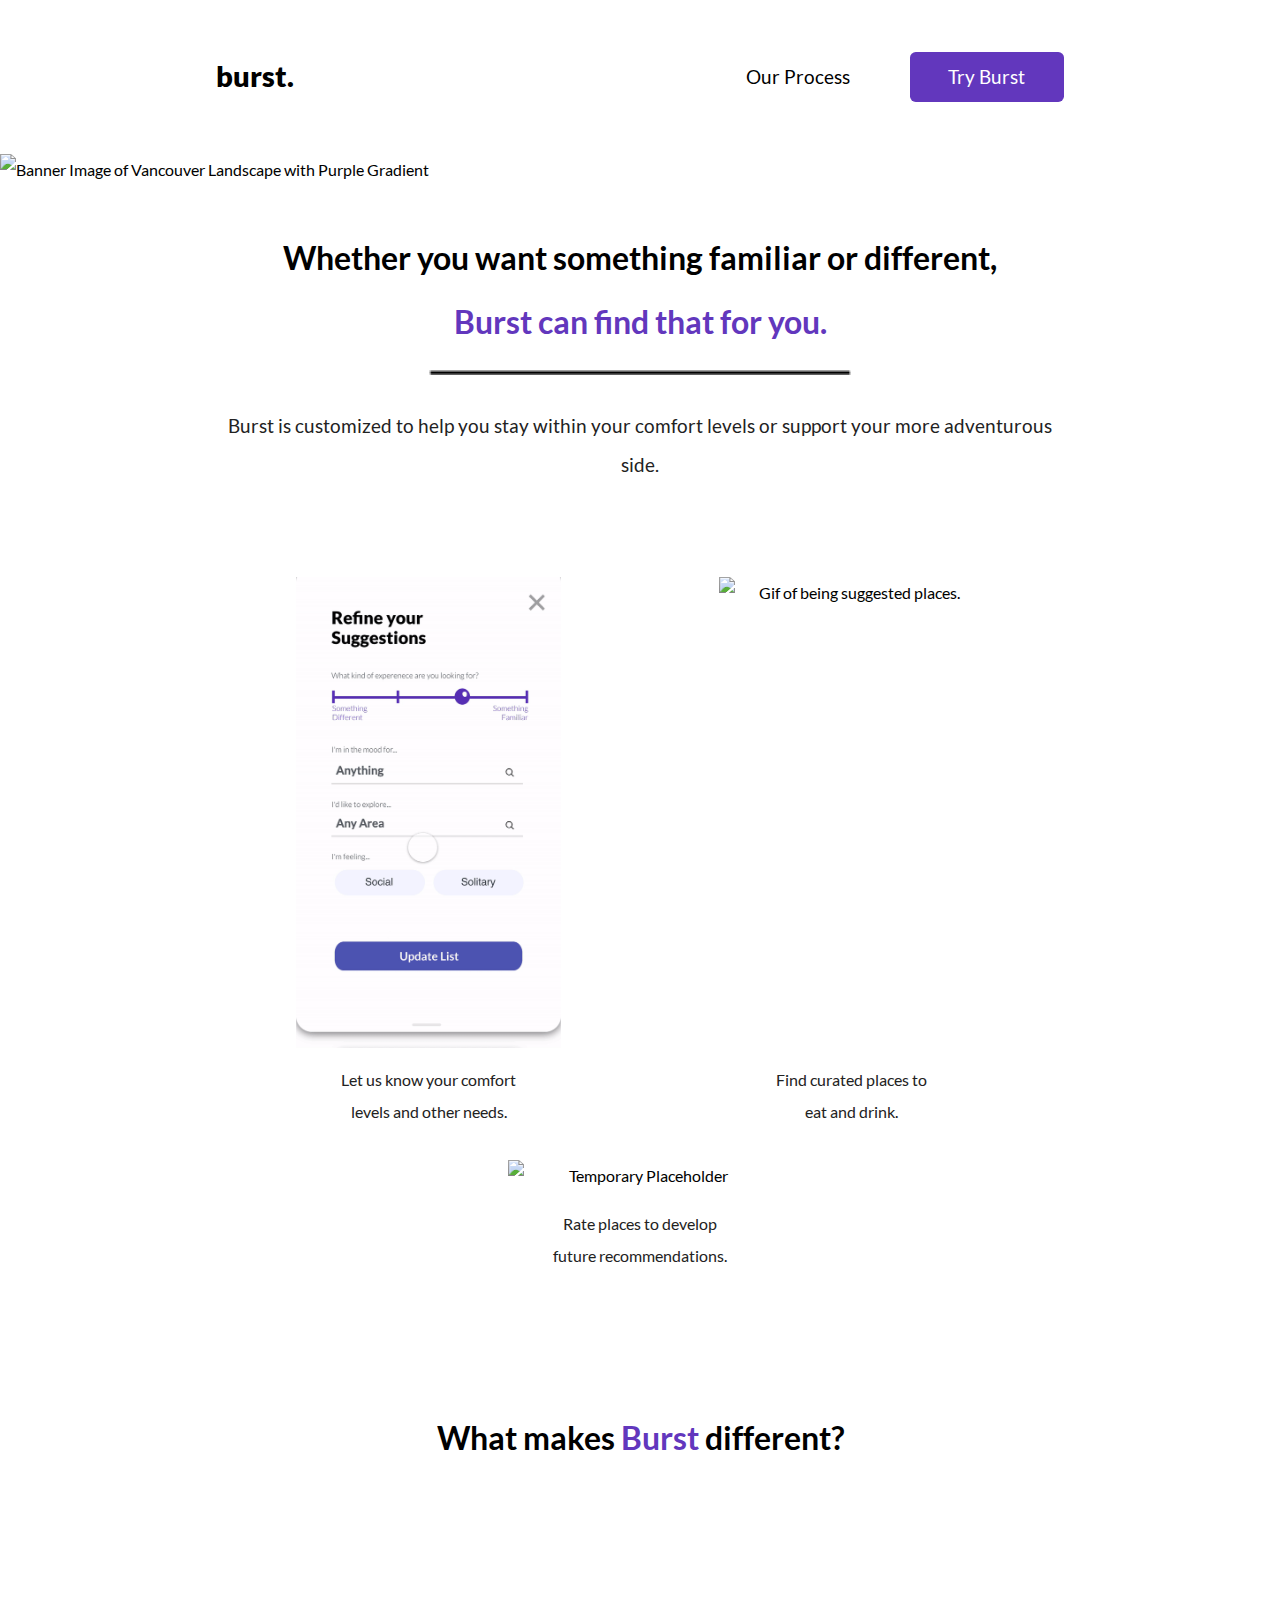
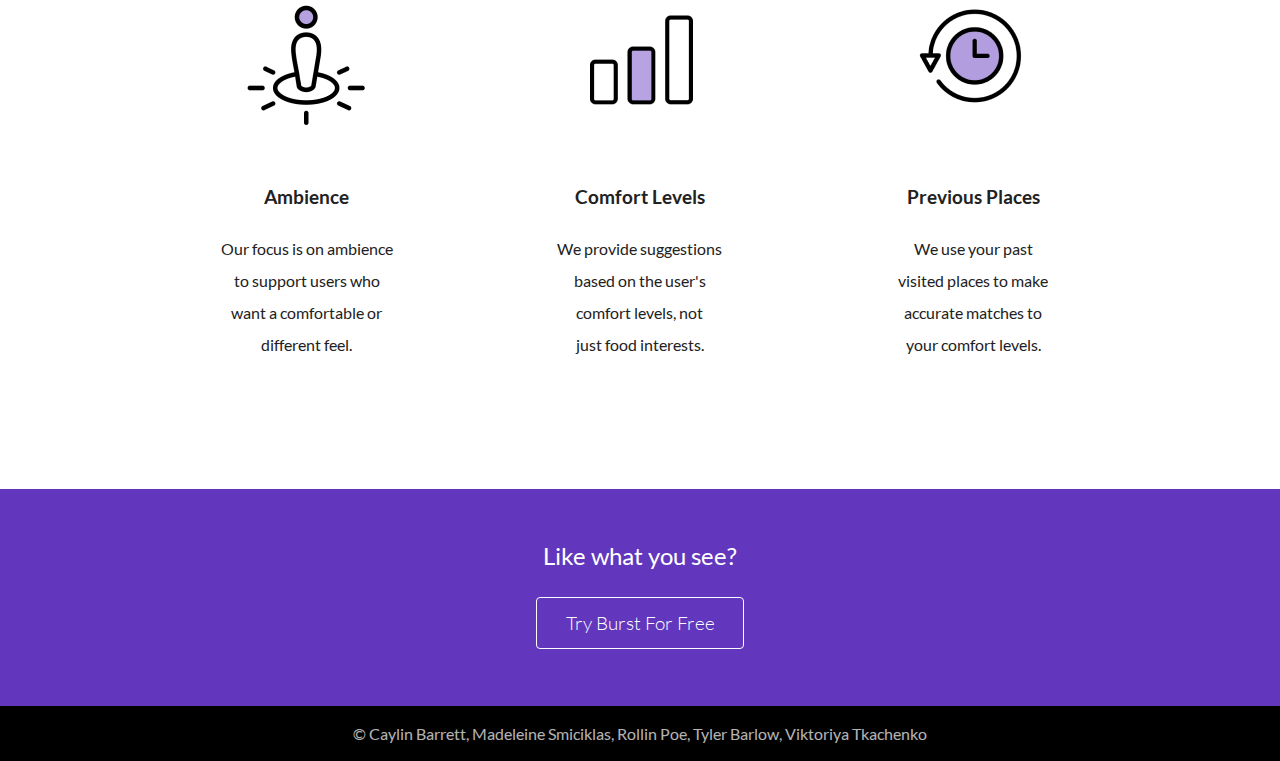
==== commit 2d1408b6: "Filling out rest of process content." ====
--- a/index.html
+++ b/index.html
@@ -12,7 +12,7 @@
 
     <body>
 		<header>
-        <a href="index.html" class="nav-logo">burst.</a>
+            <a href="index.html" class="nav-logo">burst<span>.</span></a>
             <nav class="nav">
                 <a href="process.html" class="nav-link">Our Process</a>
                 <a href="tryburst.html" class="nav-button">Try Burst</a>
--- a/main.css
+++ b/main.css
@@ -64,6 +64,7 @@
   p {
       font-size: 1.2em;
       white-space: pre-line;
+      color: #222222;
   }
 
 
@@ -140,8 +141,13 @@
   }
 
   .nav-logo:hover {
-      opacity: 60%;
+      /*      opacity: 60%;*/
+      color: #636363;
       transition: .3s;
+  }
+
+  .nav-logo:hover span {
+      color: #6237BD;
   }
 
 
@@ -409,14 +415,56 @@
       text-align: left;
   }
 
-.process-container .fullwidth-img {
-    width:100%;
-}
+  .process-container img {
+      margin-bottom: 2rem;
+  }
+
+  .process-container h1 {
+      margin-top: 5rem;
+  }
+
+  .process-container section p {
+      margin-bottom: 2rem;
+  }
+
+  .research-twocol {
+      display: flex;
+      justify-content: space-between;
+  }
+
+  .research-twocol div {
+      width: 45%;
+      padding: 2rem 0;
+  }
+
+  .research-twocol p {
+      padding-top: 1rem;
+      color: #494949;
+      font-style: italic;
+  }
+
+  .interactive-mockup {
+      display: flex;
+      flex-direction: column;
+  }
+
+  .interactive-mockup img {
+      align-self: center;
+  }
+
+  .research-twocol p:first-of-type {
+      padding-top: 0;
+  }
+
+  .process-container .fullwidth-img {
+      width: 100%;
+  }
 
   .process-banner {
-
       width: 100%;
       margin: 0 auto;
+      margin-bottom: 2rem;
+      padding-top: 1rem;
 
       display: flex;
       justify-content: space-between;
@@ -431,17 +479,49 @@
       color: #000000;
   }
 
-.process-banner .banner-h1 {
-    margin-top: 0;
-}
-
-  .reaserch {
-      width: 1068.07px;
-      height: 168.73px;
-      left: 158.65px;
-      top: 700.11px;
-  }
-
+  .process-banner h1 {
+      margin-top: 0;
+      margin-right: 1.5rem;
+  }
+
+  .usertesting .three-col-img,
+  .design-solutions .three-col-img {
+      display: flex;
+      justify-content: space-between;
+      width: 100%;
+  }
+
+  .usertesting div,
+  .design-solutions div {
+      width: 25%;
+  }
+
+  .usertesting img,
+  .design-solutions img {
+      width: 100%;
+  }
+
+  .usertesting figcaption,
+  .design-solutions figcaption {
+      line-height: 1.3rem;
+      text-align: center;
+      color: #545454;
+  }
+
+  .final-product a {
+      color: #6237BD;
+      text-decoration: none;
+  }
+
+  .final-product a:hover {
+      border-bottom: 2px solid #6237BD;
+      /*
+    text-decoration: underline;
+    text-decoration-color: #6237BD;
+*/
+  }
+
+  /*
   #reaserch-body {
       font-family: Lato-regular.ttf;
       font-style: normal;
@@ -449,6 +529,7 @@
       font-size: 20px;
       line-height: 24px;
   }
+*/
 
   /*
 #mockup-header{
@@ -480,13 +561,10 @@
       flex-wrap: wrap;
 
       justify-content: space-between;
-
   }
 
 
   .title-with-para {
-
-
       padding-left: 2em;
       position: relative;
 
@@ -498,10 +576,6 @@
       flex-wrap: wrap;
 
       flex-direction: column;
-
-
-
-
   }
 
   .p-bold-purple {
@@ -514,19 +588,19 @@
   }
 
   .short-para-citation {
-
       white-space: pre-line;
       text-align: left;
       padding-top: 1em;
   }
 
-@media (max-width: 1200px) {
-    .process-container {
-        padding: 1.2em 5%;
-    }
-    
-    header {
-        justify-content: space-between;
-        padding: 5%;
-    }
-}
+  /* ~~~ Media Queries ~~~ */
+  @media (max-width: 1200px) {
+      .process-container {
+          padding: 1.2em 5%;
+      }
+
+      header {
+          justify-content: space-between;
+          padding: 5%;
+      }
+  }
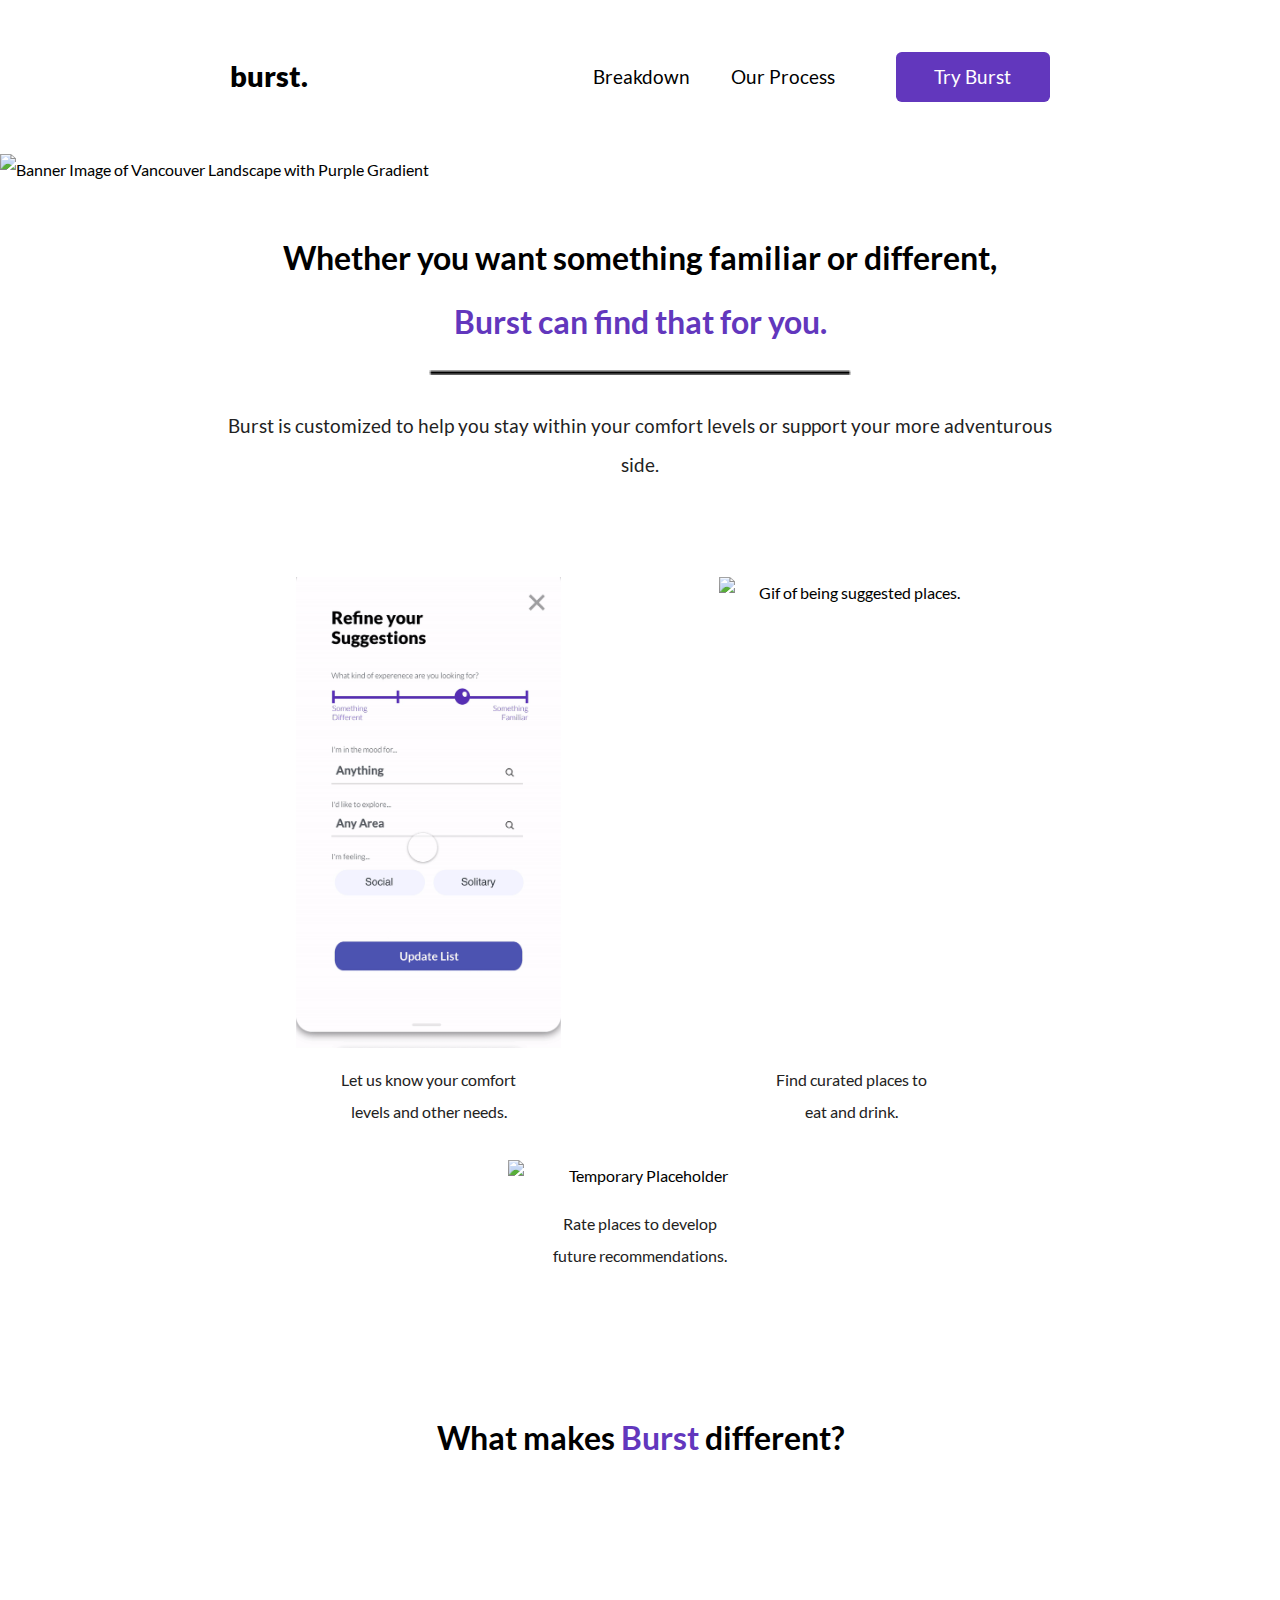
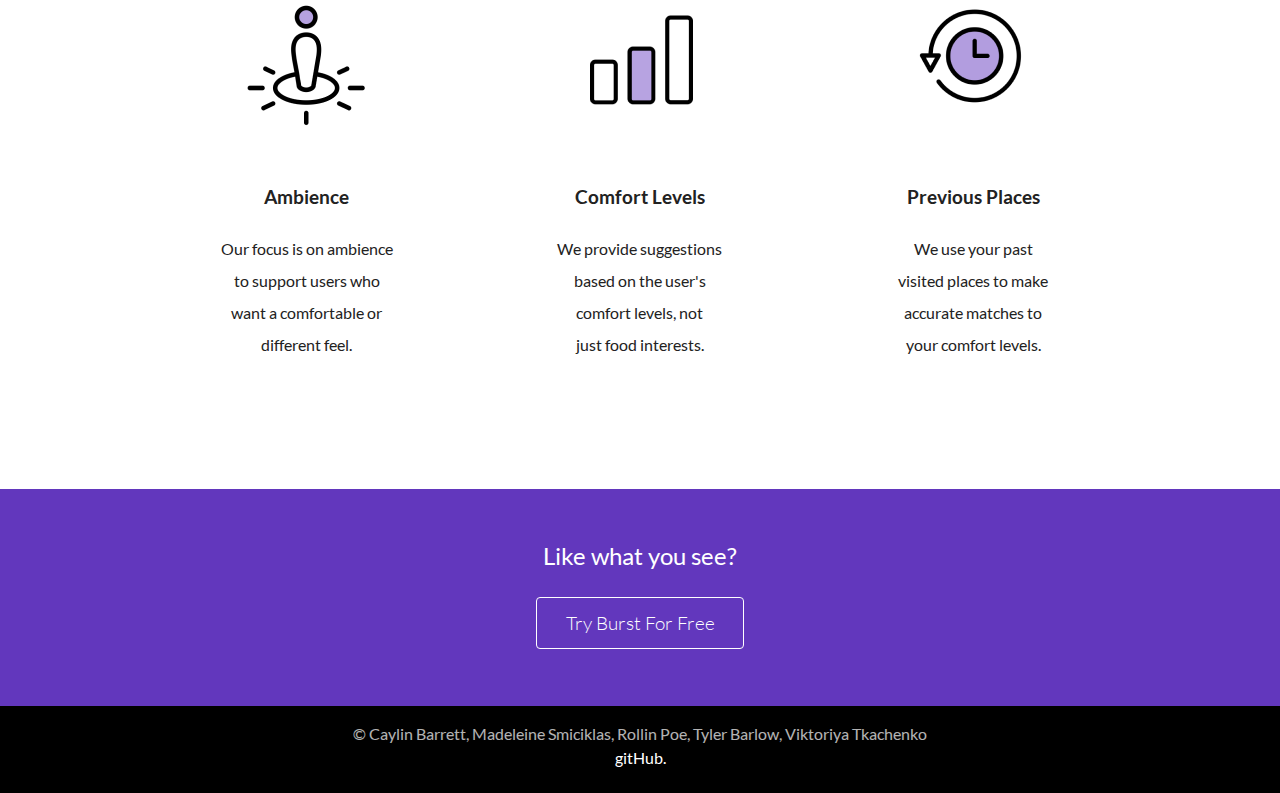
==== commit 26cb228e: "Adding breakdown page" ====
--- a/index.html
+++ b/index.html
@@ -1,35 +1,36 @@
 <!DOCTYPE html>
 <html lang="en" dir="ltr">
 
-    <head>
-        <meta charset="utf-8">
-        <meta name="viewport" content="width=device-width, initial-scale=1">
-        <title>burst</title>
-        <link rel="stylesheet" href="normalize.css">
-        <link href="main.css" rel="stylesheet">
+<head>
+    <meta charset="utf-8">
+    <meta name="viewport" content="width=device-width, initial-scale=1">
+    <title>burst</title>
+    <link rel="stylesheet" href="normalize.css">
+    <link href="main.css" rel="stylesheet">
 
-    </head>
+</head>
 
-    <body>
-		<header>
-            <a href="index.html" class="nav-logo">burst<span>.</span></a>
-            <nav class="nav">
-                <a href="process.html" class="nav-link">Our Process</a>
-                <a href="tryburst.html" class="nav-button">Try Burst</a>
-            </nav>
-		</header>
-        <div class="hero-container">
-            <img class="banner-img" src="img/banner-img.png" alt="Banner Image of Vancouver Landscape with Purple Gradient">
-            <div class="hero-content">
-                <h1>Expand your bubble, or stay within it. Do it with burst.</h1>
-                <img src="img/home_mockup.png" alt="Image of the app home screen">
-            </div>
+<body>
+    <header>
+        <a href="index.html" class="nav-logo">burst<span>.</span></a>
+        <nav class="nav">
+            <a href="breakdown.html" class="nav-link">Breakdown</a>
+            <a href="process.html" class="nav-link">Our Process</a>
+            <a href="https://cloud.protopie.io/p/48d55214b3" class="nav-button">Try Burst</a>
+        </nav>
+    </header>
+    <div class="hero-container">
+        <img class="banner-img" src="img/banner-img.png" alt="Banner Image of Vancouver Landscape with Purple Gradient">
+        <div class="hero-content">
+            <h1>Expand your bubble, or stay within it. Do it with burst.</h1>
+            <img src="img/home_mockup.png" alt="Image of the app home screen">
         </div>
+    </div>
 
     <div class="index-container">
         <div class="burst-description">
             <h1 class="banner-h1"> Whether you want something familiar or different,
-            <span class="highlighted-text">Burst can find that for you. </span></h1>
+                <span class="highlighted-text">Burst can find that for you. </span></h1>
 
             <img class="line-img" src="img/line.png" alt="Line to divide text">
 
@@ -37,74 +38,76 @@
         </div>
 
 
-     <div class="three-grid">
-         <div class="gif-with-text">
-          <img class="gif" width="265" src="img/gifs/home_letUsKnow.gif" alt="Gif of searching for a place.">
-          <p class="gif-caption">Let us know your comfort
-          levels and other needs.</p>
-         </div>
+        <div class="three-grid">
+            <div class="gif-with-text">
+                <img class="gif" width="265" src="img/gifs/home_letUsKnow.gif" alt="Gif of searching for a place.">
+                <p class="gif-caption">Let us know your comfort
+                    levels and other needs.</p>
+            </div>
 
-         <div class="gif-with-text">
-          <img class="gif" width="265" src="img/gifs/home_suggestions.gif" alt="Gif of being suggested places.">
-          <p class="gif-caption">Find curated places to
-          eat and drink.</p>
-         </div>
+            <div class="gif-with-text">
+                <img class="gif" width="265" src="img/gifs/home_suggestions.gif" alt="Gif of being suggested places.">
+                <p class="gif-caption">Find curated places to
+                    eat and drink.</p>
+            </div>
 
-         <div class="gif-with-text">
-          <img class="gif" width="265" src="img/gifs/home_rate.gif" alt="Temporary Placeholder">
-          <p class="gif-caption">Rate places to develop
-          future recommendations.</p>
-         </div>
-    </div>
+            <div class="gif-with-text">
+                <img class="gif" width="265" src="img/gifs/home_rate.gif" alt="Temporary Placeholder">
+                <p class="gif-caption">Rate places to develop
+                    future recommendations.</p>
+            </div>
+        </div>
 
 
-      <h1 class="banner-h1-2"> What makes <span class="highlighted-text">Burst</span> different?</h1>
+        <h1 class="banner-h1-2"> What makes <span class="highlighted-text">Burst</span> different?</h1>
 
-      </div>  <!-- end of container div -->
+    </div> <!-- end of container div -->
 
-      <div class="three-grid">
+    <div class="three-grid">
 
         <div class="icon-with-text">
-          <img class="icon-img" src="img/person.png" alt="Icon of Person with Circle Around">
-          <p class="p-bold">Ambience</p>
-          <p class="short-para">Our focus is on ambience
-          to support users who
-          want a comfortable or
-          different feel.
-        </p>
+            <img class="icon-img" src="img/person.png" alt="Icon of Person with Circle Around">
+            <p class="p-bold">Ambience</p>
+            <p class="short-para">Our focus is on ambience
+                to support users who
+                want a comfortable or
+                different feel.
+            </p>
         </div>
 
         <div class="icon-with-text">
-          <img class="icon-img" src="img/graph.png" alt="Icon of Graph">
-          <p class="p-bold">Comfort Levels</p>
-          <p class="short-para">We provide suggestions
-          based on the user's
-          comfort levels, not
-          just food interests.
-        </p>
+            <img class="icon-img" src="img/graph.png" alt="Icon of Graph">
+            <p class="p-bold">Comfort Levels</p>
+            <p class="short-para">We provide suggestions
+                based on the user's
+                comfort levels, not
+                just food interests.
+            </p>
         </div>
 
         <div class="icon-with-text">
-          <img class="icon-img" src="img/clock.png" alt="Icon of Clock with Arrow Looping">
-          <p class="p-bold">Previous Places</p>
-          <p class="short-para">We use your past
-          visited places to make
-          accurate matches to
-          your comfort levels.
-        </p>
-        </div> 
+            <img class="icon-img" src="img/clock.png" alt="Icon of Clock with Arrow Looping">
+            <p class="p-bold">Previous Places</p>
+            <p class="short-para">We use your past
+                visited places to make
+                accurate matches to
+                your comfort levels.
+            </p>
+        </div>
 
-      </div>  <!-- end of 3 grid div --> 
+    </div> <!-- end of 3 grid div -->
 
     <footer>
-      <div class="footer-1">
-      <h2 class="footer-h2">Like what you see?</h2>
-      <a class="footer-button" href="#">Try Burst For Free</a>
-      </div>
+        <div class="footer-1">
+            <h2 class="footer-h2">Like what you see?</h2>
+            <a class="footer-button" href="https://cloud.protopie.io/p/48d55214b3">Try Burst For Free</a>
+        </div>
 
-      <div class="footer-2">
-      <p class="names"> © Caylin Barrett, Madeleine Smiciklas, Rollin Poe, Tyler Barlow, Viktoriya Tkachenko</p>
-      </div>
-   </footer>
-	</body>
+        <div class="footer-2">
+            <p class="names"> © Caylin Barrett, Madeleine Smiciklas, Rollin Poe, Tyler Barlow, Viktoriya Tkachenko</p>
+            <a href="https://github.com/tkachenk1/Website-for-IAT-334-">gitHub.</a>
+        </div>
+    </footer>
+</body>
+
 </html>
--- a/main.css
+++ b/main.css
@@ -79,9 +79,9 @@
       -webkit-flex-wrap: wrap;
 
       display: flex;
-      justify-content: space-around;
+      justify-content: space-between;
       align-items: center;
-      padding: 3em 0em;
+      padding: 3em 18%;
       flex-wrap: wrap;
   }
 
@@ -368,6 +368,14 @@
       background-color: black;
   }
 
+.footer-2 a {
+    color: white;
+}
+
+.footer-2 a:hover {
+    border-bottom: 1px solid white;
+}
+
   .footer-h2 {
       color: white;
       font-weight: 400;
@@ -399,7 +407,8 @@
 
 
   /* ~~~ LANDING PAGE CONTENT for PROCESS ~~~ */
-  .process-container {
+  .process-container,
+  .breakdown-container {
       display: -webkit-box;
       display: -moz-box;
       display: -ms-flexbox;
@@ -415,15 +424,18 @@
       text-align: left;
   }
 
-  .process-container img {
+  .process-container img,
+  .breakdown-container img {
       margin-bottom: 2rem;
   }
 
-  .process-container h1 {
+  .process-container h1,
+  .breakdown-container h1 {
       margin-top: 5rem;
   }
 
-  .process-container section p {
+  .process-container section p,
+      {
       margin-bottom: 2rem;
   }
 
@@ -460,7 +472,8 @@
       width: 100%;
   }
 
-  .process-banner {
+  .process-banner,
+  .breakdown-banner {
       width: 100%;
       margin: 0 auto;
       margin-bottom: 2rem;
@@ -484,6 +497,11 @@
       margin-right: 1.5rem;
   }
 
+  .breakdown-banner h1 {
+      margin-top: 0;
+      margin-right: 5rem;
+  }
+
   .usertesting .three-col-img,
   .design-solutions .three-col-img {
       display: flex;
@@ -515,31 +533,41 @@
 
   .final-product a:hover {
       border-bottom: 2px solid #6237BD;
-      /*
-    text-decoration: underline;
-    text-decoration-color: #6237BD;
-*/
-  }
-
-  /*
-  #reaserch-body {
-      font-family: Lato-regular.ttf;
-      font-style: normal;
-      font-weight: normal;
-      font-size: 20px;
-      line-height: 24px;
-  }
-*/
-
-  /*
-#mockup-header{
-width: 273px;
-height: 520px;
-left: 500px;
-top: 180px;
-}
-*/
+  }
+
   /* ~~~ Process End ~~~ */
+
+/* ~~~ Start breakdown page ~~~ */
+
+.breakdown-container h2 {
+    font-size: 2.5rem;
+    font-weight: 700;
+}
+
+.breakdown-container p {
+    margin-top: 1rem;
+}
+
+.breakdown-container section {
+    display: flex;
+    justify-content: space-between;
+    align-items: center;
+}
+
+.breakdown-container section .left-col, 
+.breakdown-container section .right-col {
+    width: 50%;
+}
+
+.breakdown-container section img {
+    width: 80%;
+}
+
+.breakdown-container section .img-col {
+    text-align: right;
+}
+
+/* ~~~ End breakdown page ~~~ */
 
 
   .highlighted-text-grey {
@@ -599,6 +627,10 @@
           padding: 1.2em 5%;
       }
 
+      .breakdown-container {
+          padding: 1.2em 5%;
+      }
+
       header {
           justify-content: space-between;
           padding: 5%;
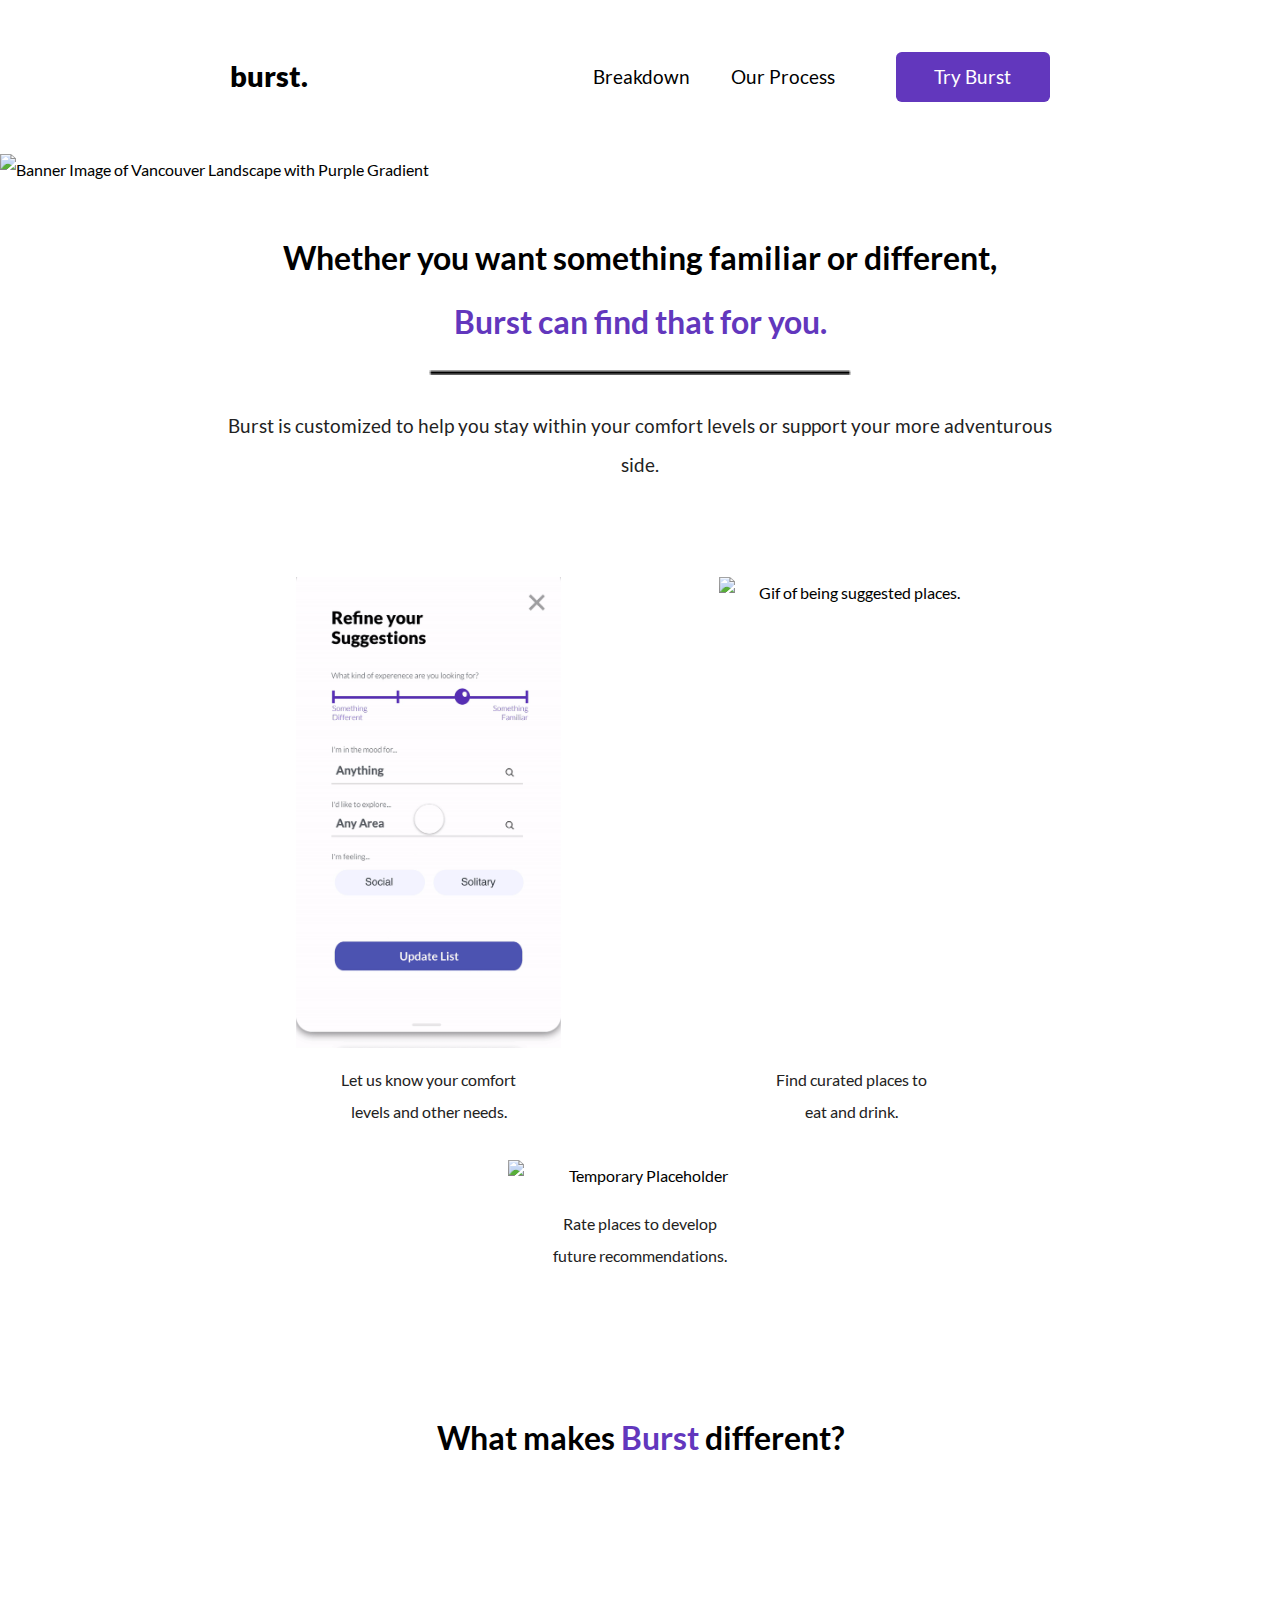
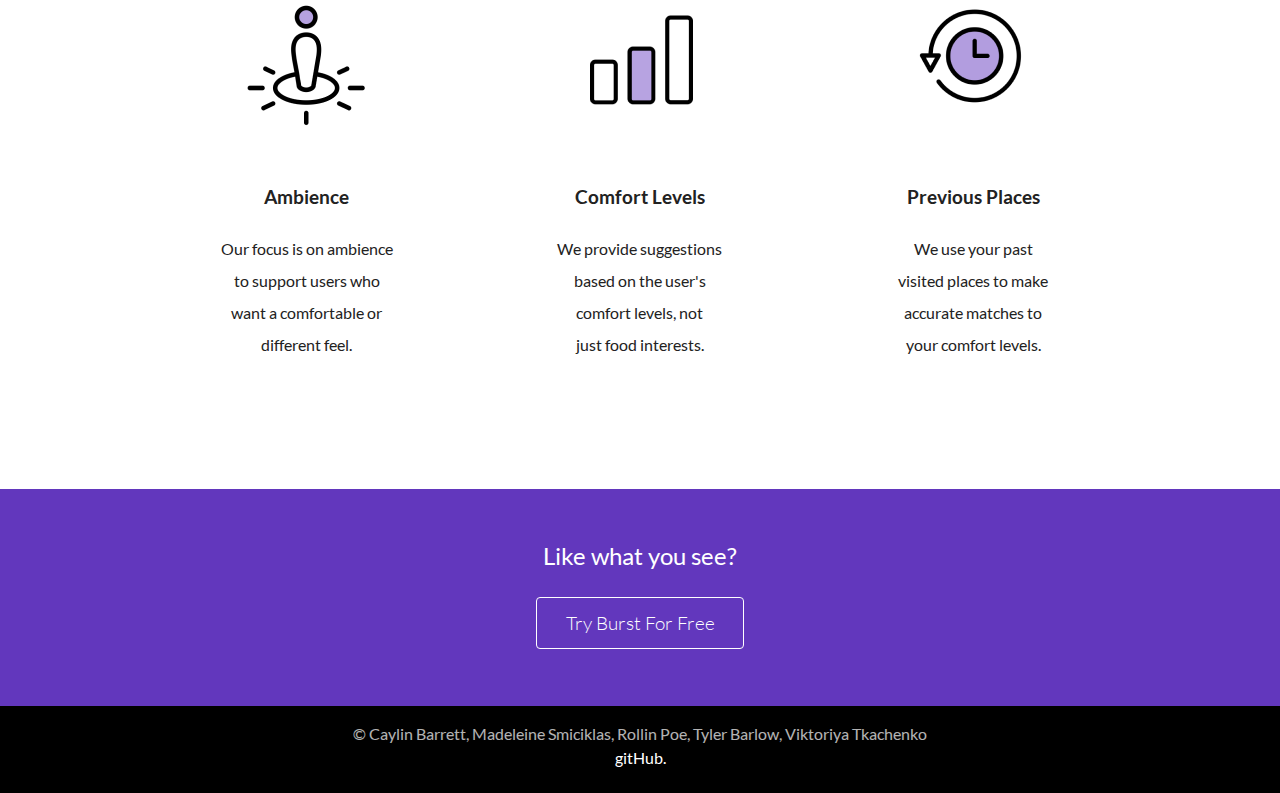
==== commit ba5ffffe: "Fixing gifs and adding section" ====
--- a/index.html
+++ b/index.html
@@ -16,7 +16,7 @@
         <nav class="nav">
             <a href="breakdown.html" class="nav-link">Breakdown</a>
             <a href="process.html" class="nav-link">Our Process</a>
-            <a href="https://cloud.protopie.io/p/48d55214b3" class="nav-button">Try Burst</a>
+            <a href="https://cloud.protopie.io/p/085b4a9111" class="nav-button">Try Burst</a>
         </nav>
     </header>
     <div class="hero-container">
@@ -100,7 +100,7 @@
     <footer>
         <div class="footer-1">
             <h2 class="footer-h2">Like what you see?</h2>
-            <a class="footer-button" href="https://cloud.protopie.io/p/48d55214b3">Try Burst For Free</a>
+            <a class="footer-button" href="https://cloud.protopie.io/p/085b4a9111">Try Burst For Free</a>
         </div>
 
         <div class="footer-2">
--- a/main.css
+++ b/main.css
@@ -222,6 +222,9 @@
       height: auto;
       padding: 6rem 14%;
 
+      display: -webkit-box;
+      display: -moz-box;
+      display: -ms-flexbox;
       display: flex;
       justify-content: space-around;
 
@@ -251,6 +254,9 @@
   }
 
   .burst-description {
+      display: -webkit-box;
+      display: -moz-box;
+      display: -ms-flexbox;
       display: flex;
       flex-direction: column;
       justify-content: center;
@@ -440,6 +446,9 @@
   }
 
   .research-twocol {
+      display: -webkit-box;
+      display: -moz-box;
+      display: -ms-flexbox;
       display: flex;
       justify-content: space-between;
   }
@@ -456,6 +465,9 @@
   }
 
   .interactive-mockup {
+      display: -webkit-box;
+      display: -moz-box;
+      display: -ms-flexbox;
       display: flex;
       flex-direction: column;
   }
@@ -505,6 +517,9 @@
   .usertesting .three-col-img,
   .design-solutions .three-col-img {
       display: flex;
+      display: -webkit-box;
+      display: -moz-box;
+      display: -ms-flexbox;
       justify-content: space-between;
       width: 100%;
   }
@@ -552,7 +567,17 @@
     display: flex;
     justify-content: space-between;
     align-items: center;
-}
+    margin-top: 3rem;
+}
+
+/* 
+.breakdown-container section img {
+    border-top: 8px solid #6236BD;
+    border-left: 8px solid #4C52B2;
+    border-bottom: 8px solid #6236BD;
+    border-right: 8px solid #4C52B2;
+}
+*/
 
 .breakdown-container section .left-col, 
 .breakdown-container section .right-col {
